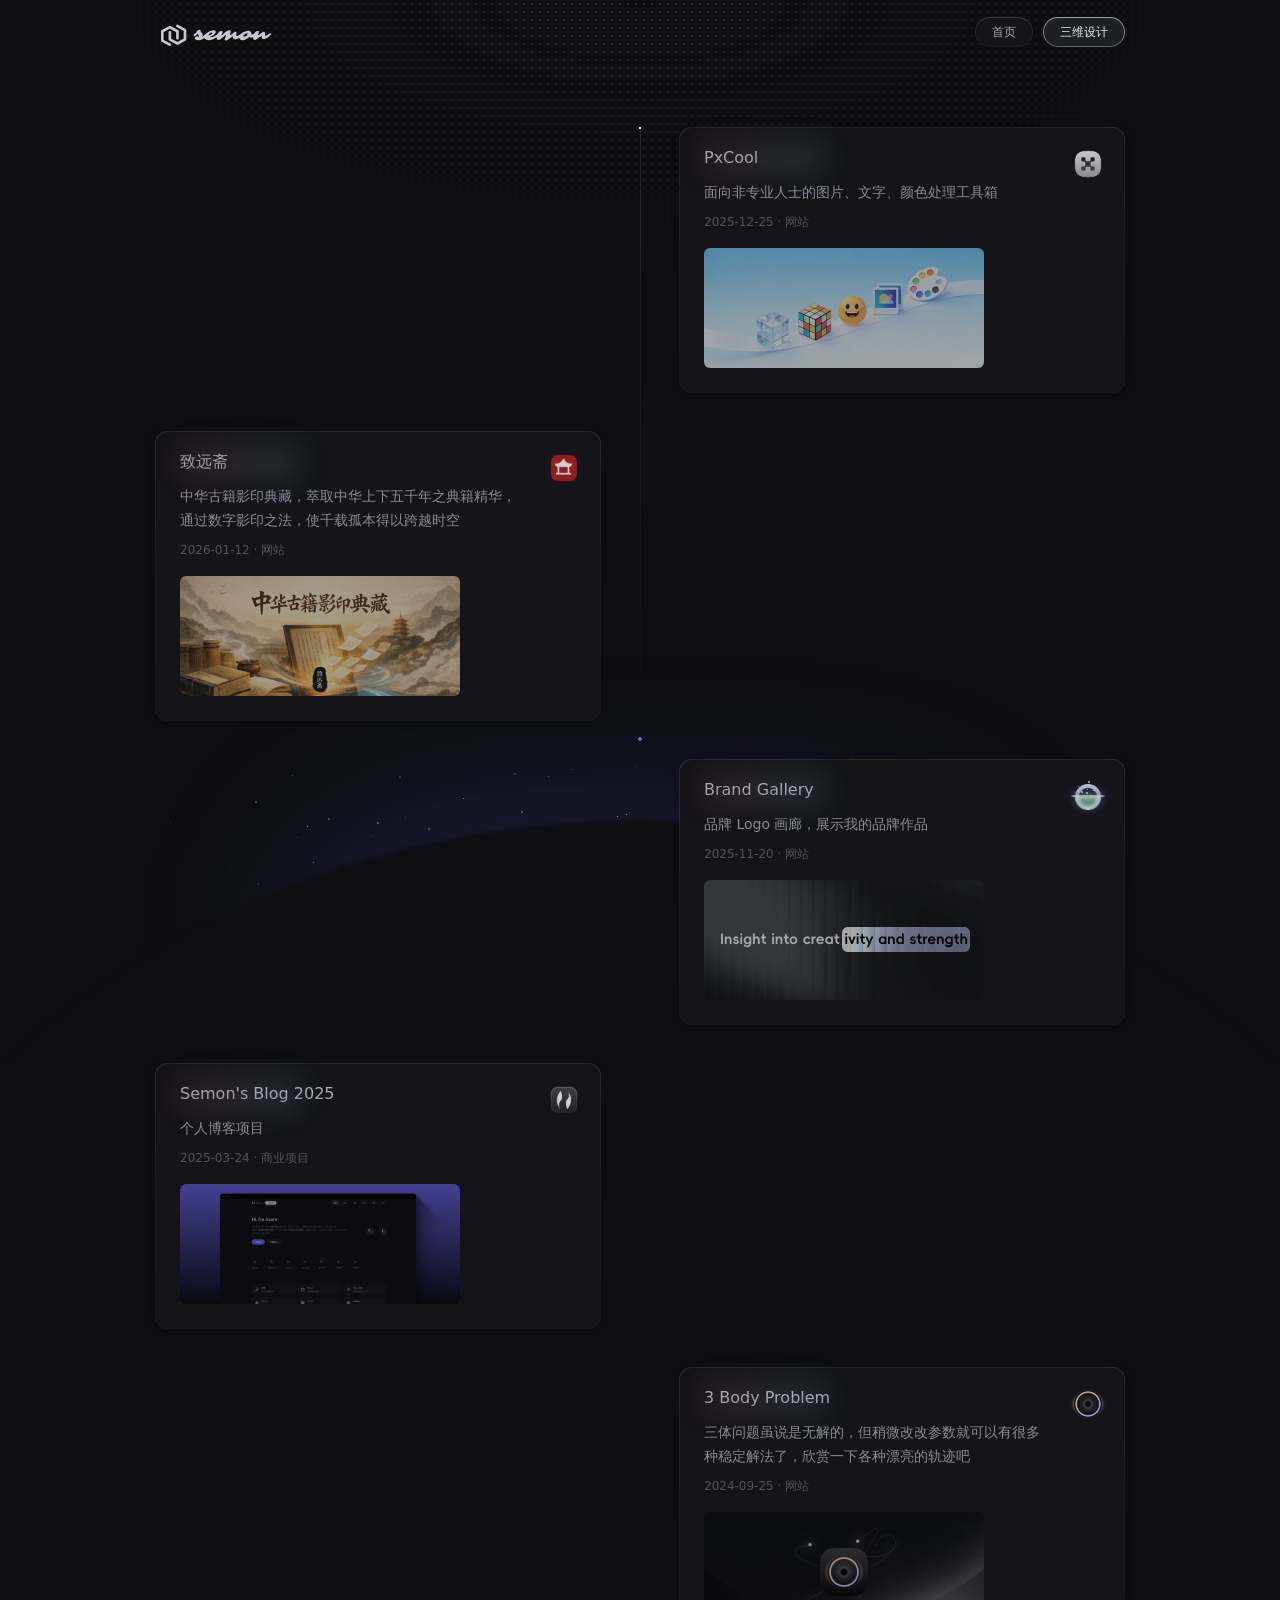
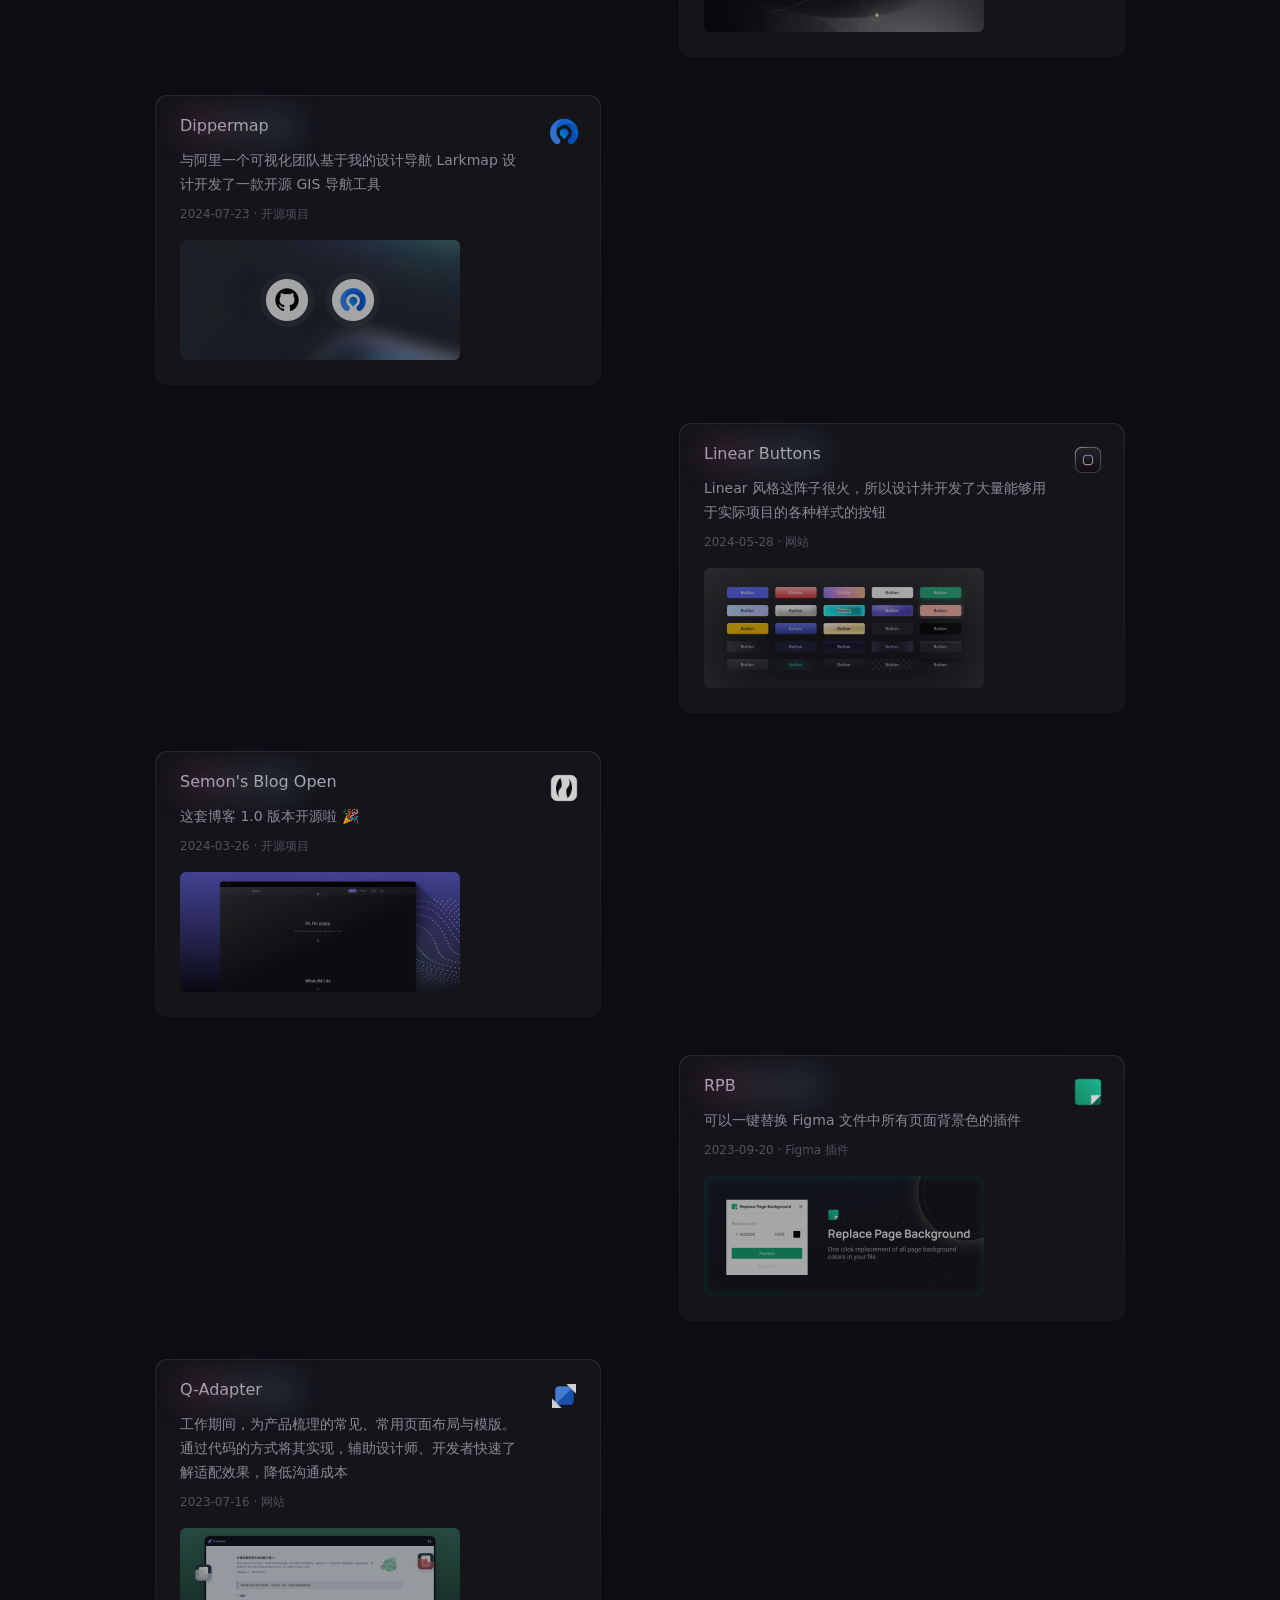
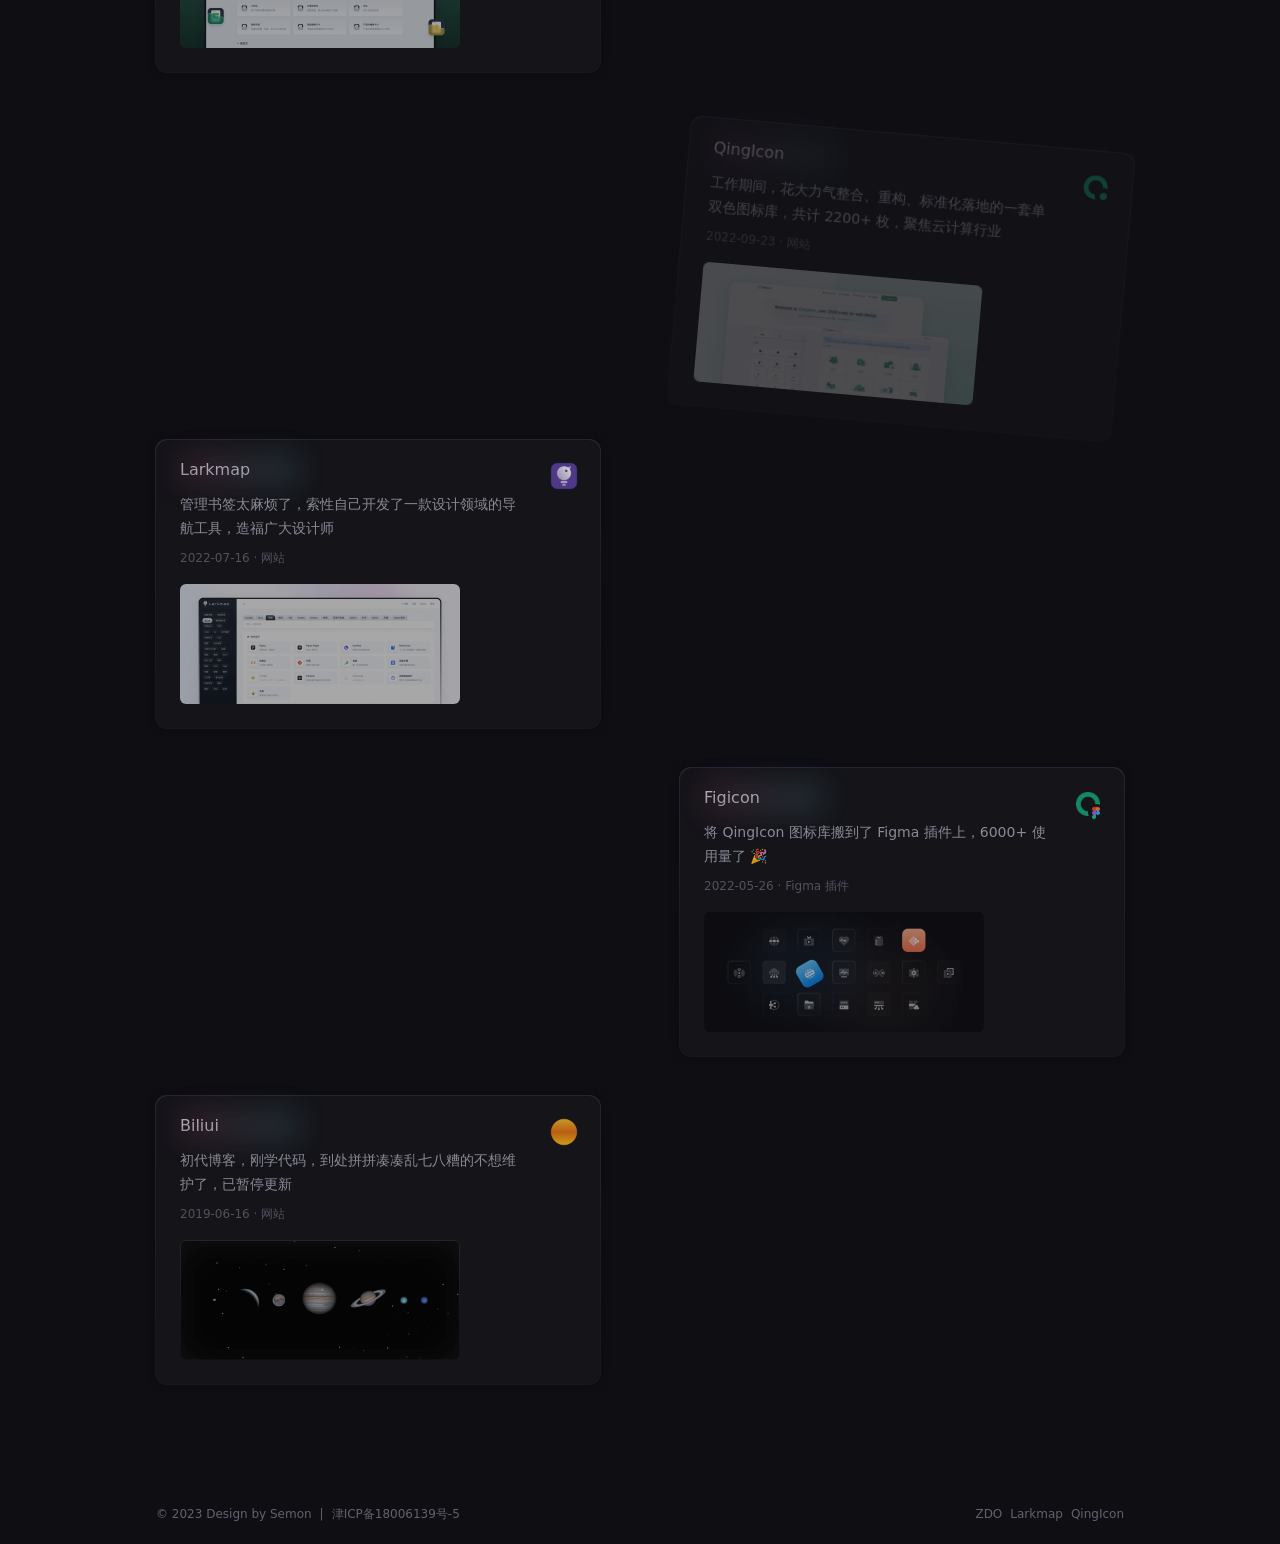
==== 3d.html @ 0a72c85a "1" ====
<!DOCTYPE html>
<html lang="zh-CN">

<head>
    <meta charset="UTF-8">
    <meta name="viewport" content="width=device-width, initial-scale=1.0, maximum-scale=1.0, user-scalable=no">
    <meta name="description" content="中国设计师，优秀设计师，设计师个站，设计师个人博客，产品设计师，个人博客个站">
    <meta name="keywords" content="中国设计师，优秀设计师，设计师个站，设计师个人博客，产品设计师，个人博客个站, Semon">
    <meta name="author" content="Semon">
    <title>Semon - 三维设计</title>
    <link rel="stylesheet" href="./css/style.min.css">
    <link rel="shortcut icon" href="./assets/public/favicon.svg" />
    <link rel="apple-touch-icon" sizes="180x180" href="./assets/public/apple-touch-icon.png">
    <meta name="apple-mobile-web-app-capable" content="yes">
    <meta name="mobile-web-app-capable" content="yes">
    <meta name="apple-mobile-web-app-title" content="Semon">
    <!-- Google tag (gtag.js) -->
    <script async src="https://www.googletagmanager.com/gtag/js?id=G-YP97QMTS16"></script>
    <script>
        window.dataLayer = window.dataLayer || [];
        function gtag() { dataLayer.push(arguments); }
        gtag('js', new Date());

        gtag('config', 'G-YP97QMTS16');
    </script>
    <script>
        var _hmt = _hmt || [];
        (function () {
            var hm = document.createElement("script");
            hm.src = "https://hm.baidu.com/hm.js?f65882c2c20bc920cff590ff3d2098b8";
            var s = document.getElementsByTagName("script")[0];
            s.parentNode.insertBefore(hm, s);
        })();
    </script>
</head>

<body>
    <canvas class="fireworks"></canvas>
    <div class="head" id="headscrollbg">
        <div class="main">
            <div class="main-left">
                <a href="./index.html" class="logo"><img src="./assets/public/logo_graph.svg" alt="Semon" style="height: 32px; width: auto;"></a>

            </div>
            <div class="menu" id="main-menu">
                <li class="magical btn" onclick="window.location.href='./index.html'">首页</li>
                <li class="magical btn" onclick="window.location.href='./work.html'" style="display: none;">作品</li>
                <li class="magical btn nav" onclick="window.location.href='./3d.html'">三维设计</li>
                <li class="magical btn" onclick="window.location.href='./blog.html'" style="display: none;">知识</li>
                <li class="magical btn" onclick="window.location.href='./book.html'" style="display: none;">书籍</li>
                <li class="magical btn" onclick="window.location.href='./about.html'" style="display: none;">关于</li>
            </div>
            <div class="menu" id="menu-expand">
                <li class="magical btn menu-expand-btn" id="menu-expand-child"><svg width="24" height="24" viewBox="0 0 24 24" fill="none" xmlns="http://www.w3.org/2000/svg"><path d="M4 12H20" stroke="#E8E8F6" stroke-width="2" stroke-linecap="round" stroke-linejoin="round"/><path d="M4 6H20" stroke="#E8E8F6" stroke-width="2" stroke-linecap="round" stroke-linejoin="round"/><path d="M4 18H20" stroke="#E8E8F6" stroke-width="2" stroke-linecap="round" stroke-linejoin="round"/></svg></li>
            </div>
            <div id="menu-panel">
                <div class="menu-panel-content" id="menu-panel-content"></div>
                <div class="menu-close-btn">
                    <svg xmlns="http://www.w3.org/2000/svg" viewBox="0 0 24 24" fill="currentColor"><path d="M10.5859 12L2.79297 4.20706L4.20718 2.79285L12.0001 10.5857L19.793 2.79285L21.2072 4.20706L13.4143 12L21.2072 19.7928L19.793 21.2071L12.0001 13.4142L4.20718 21.2071L2.79297 19.7928L10.5859 12Z"></path></svg>
                </div>
            </div>
        </div>
    </div>
    <div class="tool">
        <div class="scroll-indicator">
            <div class="scroll-thumb"></div>
        </div>
        <div class="tool-list">
            <div class="tool-list-item">
                <div class="magical item">
                    <a href="https://pxcool.com/" target="_blank">
                        <div class="card">
                            <div class="card-left">
                                <div class="title">
                                    <div class="name">PxCool</div>
                                    <div class="link"> ↗</div>
                                </div>
                                <div class="desc">面向非专业人士的图片、文字、颜色处理工具箱</div>
                                <div class="time">2025-12-25 · 网站</div>
                                <div class="pic"><img src="./assets/tool/pxcool-pic.png" alt=""></div>
                            </div>
                            <div class="logo"><img src="./assets/tool/pxcool.png" alt=""></div>
                        </div>
                    </a>
                </div>
            </div>
            <div class="tool-list-item">
                <div class="magical item">
                    <a href="https://zyz.biliui.com/" target="_blank">
                        <div class="card">
                            <div class="card-left">
                                <div class="title">
                                    <div class="name">致远斋</div>
                                    <div class="link"> ↗</div>
                                </div>
                                <div class="desc">中华古籍影印典藏，萃取中华上下五千年之典籍精华，通过数字影印之法，使千载孤本得以跨越时空</div>
                                <div class="time">2026-01-12 · 网站</div>
                                <div class="pic"><img src="./assets/tool/zhiyuanzhai-pic.png" alt=""></div>
                            </div>
                            <div class="logo"><img src="./assets/tool/zhiyuanzhai.png" alt=""></div>
                        </div>
                    </a>
                </div>
            </div>
            <div class="tool-list-item">
                <div class="magical item">
                    <a href="https://brand.biliui.com/" target="_blank">
                        <div class="card">
                            <div class="card-left">
                                <div class="title">
                                    <div class="name">Brand Gallery</div>
                                    <div class="link"> ↗</div>
                                </div>
                                <div class="desc">品牌 Logo 画廊，展示我的品牌作品</div>
                                <div class="time">2025-11-20 · 网站</div>
                                <div class="pic"><img src="./assets/tool/brandgallery-pic.png" alt=""></div>
                            </div>
                            <div class="logo"><img src="./assets/tool/brandgallery.png" alt=""></div>
                        </div>
                    </a>
                </div>
            </div>
            <div class="tool-list-item">
                <div class="magical item">
                    <a href="https://www.xiaohongshu.com/goods-detail/6887372186c0df0001e0e0c9?xsec_token=XBVjc4lVke4qkgAvLmJPHQoQ2aQiZof4ZB4emR_QCMdHo=&xsec_source=app_share&instation_link=xhsdiscover%3A%2F%2Fgoods_detail%2F6887372186c0df0001e0e0c9%3Ftrade_ext%[base64]%26rate_limit_meta%3DitemId%253D6887372186c0df0001e0e0c8%26rn%3Dtrue&xhsshare=CopyLink&appuid=58febdab50c4b4527ef0dc09&apptime=1753760946&share_id=069c919f07314dd4b978c8b9d4e00625" target="_blank">
                        <div class="card">
                            <div class="card-left">
                                <div class="title">
                                    <div class="name">Semon's Blog 2025</div>
                                    <div class="link"> ↗</div>
                                </div>
                                <div class="desc">个人博客项目</div>
                                <div class="time">2025-03-24 · 商业项目</div>
                                <div class="pic"><img src="./assets/tool/asornopen2025-pic.png" alt=""></div>
                            </div>
                            <div class="logo"><img src="./assets/tool/asorn2025.png" alt=""></div>
                        </div>
                    </a>
                </div>
            </div>
            <div class="tool-list-item">
                <div class="magical item">
                    <a href="https://3bodys.biliui.com/" target="_blank">
                        <div class="card">
                            <div class="card-left">
                                <div class="title">
                                    <div class="name">3 Body Problem</div>
                                    <div class="link"> ↗</div>
                                </div>
                                <div class="desc">三体问题虽说是无解的，但稍微改改参数就可以有很多种稳定解法了，欣赏一下各种漂亮的轨迹吧</div>
                                <div class="time">2024-09-25 · 网站</div>
                                <div class="pic"><img src="./assets/tool/3body-pic.png" alt=""></div>
                            </div>
                            <div class="logo"><img src="./assets/tool/3bodys.png" alt=""></div>
                        </div>
                    </a>
                </div>
            </div>
            <div class="tool-list-item">
                <div class="magical item">
                    <a href="https://github.com/DipperMap/dippermap" target="_blank">
                        <div class="card">
                            <div class="card-left">
                                <div class="title">
                                    <div class="name">Dippermap</div>
                                    <div class="link"> ↗</div>
                                </div>
                                <div class="desc">与阿里一个可视化团队基于我的设计导航 Larkmap 设计开发了一款开源 GIS 导航工具</div>
                                <div class="time">2024-07-23 · 开源项目</div>
                                <div class="pic"><img src="./assets/tool/dippermap-pic.png" alt=""></div>
                            </div>
                            <div class="logo"><img src="./assets/tool/dippermap.png" alt=""></div>
                        </div>
                    </a>
                </div>
            </div>
            <div class="tool-list-item">
                <div class="magical item">
                    <a href="https://btn.biliui.com/" target="_blank">
                        <div class="card">
                            <div class="card-left">
                                <div class="title">
                                    <div class="name">Linear Buttons</div>
                                    <div class="link"> ↗</div>
                                </div>
                                <div class="desc">Linear 风格这阵子很火，所以设计并开发了大量能够用于实际项目的各种样式的按钮</div>
                                <div class="time">2024-05-28 · 网站</div>
                                <div class="pic"><img src="./assets/tool/linearbtn-pic.png" alt=""></div>
                            </div>
                            <div class="logo"><img src="./assets/tool/btn.png" alt=""></div>
                        </div>
                    </a>
                </div>
            </div>
            <div class="tool-list-item">
                <div class="magical item">
                    <a href="https://github.com/asorn/asorn-open" target="_blank">
                        <div class="card">
                            <div class="card-left">
                                <div class="title">
                                    <div class="name">Semon's Blog Open</div>
                                    <div class="link"> ↗</div>
                                </div>
                                <div class="desc">这套博客 1.0 版本开源啦 🎉</div>
                                <div class="time">2024-03-26 · 开源项目</div>
                                <div class="pic"><img src="./assets/tool/asornopen-pic.png" alt=""></div>
                            </div>
                            <div class="logo"><img src="./assets/tool/asorn.png" alt=""></div>
                        </div>
                    </a>
                </div>
            </div>
            <div class="tool-list-item">
                <div class="magical item">
                    <a href="https://www.figma.com/community/plugin/1286263811056993042" target="_blank">
                        <div class="card">
                            <div class="card-left">
                                <div class="title">
                                    <div class="name">RPB</div>
                                    <div class="link"> ↗</div>
                                </div>
                                <div class="desc">可以一键替换 Figma 文件中所有页面背景色的插件</div>
                                <div class="time">2023-09-20 · Figma 插件</div>
                                <div class="pic"><img src="./assets/tool/rpb-pic.png" alt=""></div>
                            </div>
                            <div class="logo"><img src="./assets/tool/rpb.png" alt=""></div>
                        </div>
                    </a>
                </div>
            </div>
            <div class="tool-list-item">
                <div class="magical item">
                    <a href="https://adapter.biliui.com" target="_blank">
                        <div class="card">
                            <div class="card-left">
                                <div class="title">
                                    <div class="name">Q-Adapter</div>
                                    <div class="link"> ↗</div>
                                </div>
                                <div class="desc">工作期间，为产品梳理的常见、常用页面布局与模版。通过代码的方式将其实现，辅助设计师、开发者快速了解适配效果，降低沟通成本</div>
                                <div class="time">2023-07-16 · 网站</div>
                                <div class="pic"><img src="./assets/tool/adapter-pic.png" alt=""></div>
                            </div>
                            <div class="logo"><img src="./assets/tool/adapter.png" alt=""></div>
                        </div>
                    </a>
                </div>
            </div>
            <div class="tool-list-item">
                <div class="magical item">
                    <a href="https://qingicon.com" target="_blank">
                        <div class="card">
                            <div class="card-left">
                                <div class="title">
                                    <div class="name">QingIcon</div>
                                    <div class="link"> ↗</div>
                                </div>
                                <div class="desc">工作期间，花大力气整合、重构、标准化落地的一套单双色图标库，共计 2200+ 枚，聚焦云计算行业</div>
                                <div class="time">2022-09-23 · 网站</div>
                                <div class="pic"><img src="./assets/tool/qingicon-pic.png" alt=""></div>
                            </div>
                            <div class="logo"><img src="./assets/tool/qingicon.png" alt=""></div>
                        </div>
                    </a>
                </div>
            </div>
            <div class="tool-list-item">
                <div class="magical item">
                    <a href="https://larkmap.com" target="_blank">
                        <div class="card">
                            <div class="card-left">
                                <div class="title">
                                    <div class="name">Larkmap</div>
                                    <div class="link"> ↗</div>
                                </div>
                                <div class="desc">管理书签太麻烦了，索性自己开发了一款设计领域的导航工具，造福广大设计师</div>
                                <div class="time">2022-07-16 · 网站</div>
                                <div class="pic"><img src="./assets/tool/larkmap-pic.png" alt=""></div>
                            </div>
                            <div class="logo"><img src="./assets/tool/larkmap.png" alt=""></div>
                        </div>
                    </a>
                </div>
            </div>
            <div class="tool-list-item">
                <div class="magical item">
                    <a href="https://www.figma.com/community/plugin/1111565622161029659" target="_blank">
                        <div class="card">
                            <div class="card-left">
                                <div class="title">
                                    <div class="name">Figicon</div>
                                    <div class="link"> ↗</div>
                                </div>
                                <div class="desc">将 QingIcon 图标库搬到了 Figma 插件上，6000+ 使用量了 🎉</div>
                                <div class="time">2022-05-26 · Figma 插件</div>
                                <div class="pic"><img src="./assets/tool/figicon-pic.png" alt=""></div>
                            </div>
                            <div class="logo"><img src="./assets/tool/figicon.png" alt=""></div>
                        </div>
                    </a>
                </div>
            </div>
            <div class="tool-list-item">
                <div class="magical item">
                    <a href="https://biliui.com" target="_blank">
                        <div class="card">
                            <div class="card-left">
                                <div class="title">
                                    <div class="name">Biliui</div>
                                    <div class="link"> ↗</div>
                                </div>
                                <div class="desc">初代博客，刚学代码，到处拼拼凑凑乱七八糟的不想维护了，已暂停更新</div>
                                <div class="time">2019-06-16 · 网站</div>
                                <div class="pic"><img src="./assets/tool/biliui-pic.png" alt=""></div>
                            </div>
                            <div class="logo"><img src="./assets/tool/biliui.png" alt=""></div>
                        </div>
                    </a>
                </div>
            </div>
        </div>
    </div>
    <div class="footer">
        <div class="footer-content">
            <div class="copyright">
                <div>© 2023 Design by <a href="https://asorn.cn/" target="_blank">Semon</a></div>
                <span>|</span>
                <div class="fillings">
                    <a href="http://beian.miit.gov.cn/" target="_blank">津ICP备18006139号-5</a>
                </div>
            </div>
            <div class="friends">
                <a href="https://zdo.fun/" target="_blank">ZDO</a>
                <a href="https://larkmap.com/" target="_blank">Larkmap</a>
                <a href="https://qingicon.com/" target="_blank">QingIcon</a>
            </div>
        </div>
    </div>
    <div class="widget">
        <div class="shape-light"></div>
        <div class="shape-star">
            <div class="rising-stars rising-stars-visible">
                <div style="height:1px;width:1px"></div>
                <div style="height:2px;width:2px"></div>
                <div style="height:1px;width:1px"></div>
            </div>
        </div>
        <div class="shape-earth"></div>
    </div>
    <div class="widget-top"></div>
</body>
<script src="./js/main.min.js"></script>
<script src='./js/anime.js'></script>
<script src='./js/firework.js'></script>

</html>
---- css/style.min.css ----
*{border:0;margin:0;padding:0;box-sizing:border-box;list-style:none;text-decoration:unset}body{background-color:#0E0E13;color:#E8E8F6;font-family:Roboto, system-ui, -apple-system, "Segoe UI", "Helvetica Neue", Arial, "Liberation Sans", sans-serif, "Apple Color Emoji", "Segoe UI Emoji", "Segoe UI Symbol", "Noto Color Emoji";-webkit-font-smoothing:antialiased;overflow-x:hidden}body.no-scroll{overflow:hidden}.icon{font-size:0}img{display:block}.tag{font-size:12px;line-height:100%;font-weight:500;padding:6px 10px;border-radius:9999px;white-space:nowrap}.fireworks{position:fixed;top:0;left:0;width:100%;height:100%;display:block;z-index:-999}.magical{--circle-size:600px;--inset:1px;--border:12px;position:relative;display:flex;align-items:center;justify-content:center;border-radius:var(--border);background-color:#141419}.magical::before,.magical::after{content:'';position:absolute;width:calc(100% + var(--inset)*2);height:calc(100% + var(--inset)*2);border-radius:var(--border);inset:calc(0 - var(--inset))}.magical::before{background:radial-gradient(var(--circle-size) circle at var(--mouse-x) var(--mouse-y), rgba(255,255,255,0.3), transparent 40%);z-index:-1}.magical::after{background:linear-gradient(180deg, rgba(78,78,100,0.48) 0%, rgba(78,78,100,0.2) 100%);z-index:-2}.magical.show{width:100%;height:100%;position:absolute;border-radius:var(--border);opacity:0;pointer-events:none;background:radial-gradient(var(--circle-size) circle at var(--mouse-x) var(--mouse-y), rgba(255,255,255,0.01), transparent 40%)}.btn{--border:9999px;background-image:radial-gradient(var(--circle-size) circle at var(--mouse-x) var(--mouse-y), rgba(255,255,255,0.06), transparent 40%)}.btn::before{background:radial-gradient(var(--circle-size) circle at var(--mouse-x) var(--mouse-y), rgba(255,255,255,0.4), transparent 40%)}.btn::after{background:linear-gradient(180deg, rgba(78,78,100,0.68) 0%, rgba(78,78,100,0.2) 100%)}.primary-btn{--circle-size:100px;--border:9999px;border-radius:9999px;padding:7px 20px;cursor:pointer;background-color:#6461F1}.primary-btn a{font-size:13px;line-height:22px;font-weight:500;color:#E8E8F6;text-decoration:none}.primary-btn::after{background:linear-gradient(180deg, rgba(232,232,246,0.68) 0%, rgba(232,232,246,0.4) 100%)}.primary-btn:hover::before{background:radial-gradient(var(--circle-size) circle at var(--mouse-x) var(--mouse-y), #fff, transparent 40%)}.normal-btn{--circle-size:100px;--border:9999px;border-radius:9999px;padding:7px 20px;cursor:pointer}.normal-btn a{font-size:13px;line-height:22px;font-weight:500;color:#E8E8F6;text-decoration:none}.btn-s{padding:4px 16px}.btn-s a{font-size:12px;line-height:20px}.text-effect{-webkit-animation:focus-in-expand 0.6s cubic-bezier(0.25, 0.46, 0.45, 0.94) both;animation:focus-in-expand 0.6s cubic-bezier(0.25, 0.46, 0.45, 0.94) both}@-webkit-keyframes focus-in-expand{0%{letter-spacing:-0.5em;-webkit-filter:blur(12px);filter:blur(12px);opacity:0}100%{-webkit-filter:blur(0px);filter:blur(0px);opacity:1}}@keyframes focus-in-expand{0%{letter-spacing:-0.5em;-webkit-filter:blur(12px);filter:blur(12px);opacity:0}100%{-webkit-filter:blur(0px);filter:blur(0px);opacity:1}}.load-pro{opacity:0;transform:translateY(30px);transition:opacity 0.3s ease-out, transform 0.3s ease-out}.load-pro.visible{opacity:1;transform:translateY(0)}.head{position:fixed;padding:0 40px;width:100%;--height:64px;height:var(--height);display:flex;justify-content:center;align-items:center;--mw:968px;transition:all 0.3s ease;flex-direction:column;z-index:100}.head .main{width:100%;display:flex;justify-content:space-between;align-items:center;max-width:var(--mw)}.head .main-left{display:flex;flex-direction:row;justify-content:flex-start;align-items:center;gap:8px}.head .main-left .logo{height:24px}.head .main-left .tag-cooperate{display:flex;flex-direction:row;justify-content:flex-start;align-items:center;gap:8px;cursor:pointer;padding:5px 9px;color:#0E0E13;background:#E8E8F6;box-shadow:0px 2px 16px 0px rgba(255,255,255,0.24);border:1px solid #fff}.head .main-left .tag-cooperate .breath-dot{width:4px;height:4px;border-radius:50%;background-color:#0E0E13;box-shadow:0 0 8px #000;animation:breath 1s infinite alternate}@keyframes breath{0%{transform:scale(1);opacity:0;box-shadow:0 0 4px transparent}100%{transform:scale(1.2);opacity:1;box-shadow:0 0 16px #000}}.head #menu-expand{display:none}.head .menu{display:flex;gap:12px}.head .menu li{font-size:12px;line-height:20px;--circle-size:100px;border-radius:9999px;padding:4px 16px;cursor:pointer;color:#A8A8B6}.head .menu li.nav{font-weight:500;color:#E8E8F6;background-color:#1F1F26}.head .menu li.nav::after{background:linear-gradient(180deg, rgba(232,232,246,0.68) 0%, rgba(232,232,246,0.4) 100%)}.head .menu .menu-expand-btn{padding:7px}.head .menu .menu-expand-btn .menu-icon{width:14px;height:14px}.head .menu .menu-expand-btn .menu-icon::before{content:url(../assets/public/menu_icon.svg)}.head #menu-panel{position:fixed;top:0;left:0;width:calc(100vw);height:calc(100vh);background:rgba(14,14,19,0.98);backdrop-filter:blur(16px);-webkit-backdrop-filter:blur(16px);display:flex;flex-direction:column;justify-content:flex-start;align-items:center;opacity:0;visibility:hidden;transition:opacity 0.3s, visibility 0.3s;padding:64px 40px}.head #menu-panel.active{opacity:1;visibility:visible}.head #menu-panel .menu-panel-content{width:100%;display:grid;grid-template-columns:repeat(auto-fill, minmax(312px, 1fr));gap:16px}.head #menu-panel .menu-panel-content li{font-size:16px;line-height:28px;font-weight:500;color:#E8E8F6;width:100%;background-color:#141419;border-radius:12px;text-align:center;padding:12px 40px;transition:all 0.3s;cursor:pointer}.head #menu-panel .menu-panel-content li:hover{background-color:#1F1F26;transition:all 0.3s}.head #menu-panel .menu-close-btn{position:fixed;top:18px;right:39px;padding:7px;font-size:0;background-color:#6461F1;border-radius:9999px;transition:all .2s;cursor:pointer}.head #menu-panel .menu-close-btn svg{width:14px;height:14px;fill:#E8E8F6}.head #menu-panel .menu-close-btn:hover{transform:scale(1.2);transition:all .2s}.footer{display:flex;justify-content:center;align-items:center;--mw:968px;font-size:12px;line-height:20px;padding:60px 40px 20px 40px;color:#62616F}.footer .main{width:100%;display:flex;justify-content:space-between;align-items:center;max-width:var(--mw)}.footer .footer-content{width:100%;max-width:var(--mw);display:flex;flex-direction:row;justify-content:space-between;align-items:center;gap:4px}.footer .footer-content .copyright{display:flex;flex-direction:row;justify-content:flex-start;align-items:center;gap:8px}.footer .footer-content .friends{display:flex;flex-direction:row;justify-content:flex-start;align-items:center;gap:8px}.footer .footer-content a{transition:color .15s ease-in;color:#62616F}.footer .footer-content a:hover{color:#6461F1}.widget{display:flex;justify-content:center;align-items:center;--mw:968px}.widget .main{width:100%;display:flex;justify-content:space-between;align-items:center;max-width:var(--mw)}.widget .shape-light{z-index:-99;position:fixed;bottom:-180px;width:600px;height:200px;border-radius:9999px;background:rgba(100,97,241,0.4);filter:blur(100px)}.widget .shape-star{position:fixed;z-index:-98;bottom:0;height:150px;width:var(--mw);-webkit-mask-image:linear-gradient(180deg, rgba(217,217,217,0) 0%, rgba(217,217,217,0.8) 25%, #d9d9d9 50%, rgba(217,217,217,0.8) 75%, rgba(217,217,217,0) 100%);mask-image:linear-gradient(180deg, rgba(217,217,217,0) 0%, rgba(217,217,217,0.8) 25%, #d9d9d9 50%, rgba(217,217,217,0.8) 75%, rgba(217,217,217,0) 100%);-webkit-mask-size:cover;mask-size:cover}@keyframes risingStarsAnination{0%{transform:translateZ(0) translateY(0)}to{transform:translateZ(0) translateY(-2000px)}}.widget .shape-star .rising-stars{opacity:.7;pointer-events:none}.widget .shape-star .rising-stars div{background:transparent;border-radius:50%}.widget .shape-star .rising-stars div:nth-child(1){animation-duration:100s !important;box-shadow:136px 13273px #fff, 347px 1735px #fff, 813px 1674px #fff, 1949px 440px #fff, 1440px 41px #fff, 437px 1122px #fff, 406px 430px #fff, 1014px 25px #fff, 1330px 1616px #fff, 1636px 1496px #fff, 1358px 800px #fff, 48px 857px #fff, 900px 1821px #fff, 906px 1975px #fff, 832px 163px #fff, 1911px 1480px #fff, 576px 523px #fff, 783px 1435px #fff, 738px 1712px #fff, 1822px 193px #fff, 1168px 1172px #fff, 480px 687px #fff, 798px 337px #fff, 1747px 824px #fff, 1296px 1690px #fff, 1277px 1786px #fff, 1941px 1271px #fff, 1925px 784px #fff, 400px 1302px #fff, 112px 882px #fff, 1008px 1624px #fff, 55px 1604px #fff, 1143px 1555px #fff, 1354px 1344px #fff, 1687px 601px #fff, 651px 617px #fff, 984px 1737px #fff, 505px 1689px #fff, 634px 1460px #fff, 770px 827px #fff, 315px 833px #fff, 192px 1677px #fff, 1324px 580px #fff, 1862px 1217px #fff, 157px 1255px #fff, 1265px 1949px #fff, 259px 482px #fff, 1925px 39px #fff, 1823px 1401px #fff, 172px 1227px #fff, 1120px 662px #fff, 621px 681px #fff, 959px 1389px #fff, 370px 367px #fff, 1629px 754px #fff, 117px 756px #fff, 415px 19px #fff, 1158px 1227px #fff, 36px 322px #fff, 315px 1172px #fff, 1156px 1010px #fff, 758px 828px #fff, 1576px 1585px #fff, 725px 1487px #fff, 1987px 1199px #fff, 832px 827px #fff, 1162px 92px #fff, 103px 1868px #fff, 588px 198px #fff, 695px 984px #fff, 1256px 1513px #fff, 29px 924px #fff, 1991px 1022px #fff, 317px 932px #fff, 114px 1610px #fff, 1073px 1420px #fff, 1161px 1045px #fff, 684px 312px #fff, 250px 419px #fff, 151px 76px #fff, 1228px 400px #fff, 1381px 202px #fff, 1210px 207px #fff, 951px 1633px #fff, 1585px 1768px #fff, 1187px 1462px #fff, 231px 1455px #fff, 1457px 1778px #fff, 1604px 75px #fff, 1952px 1575px #fff, 1870px 10px #fff, 1240px 1824px #fff, 591px 554px #fff, 1696px 112px #fff, 1618px 662px #fff, 860px 1971px #fff, 899px 1140px #fff, 1334px 285px #fff, 1051px 732px #fff, 267px 1737px #fff, 1363px 965px #fff, 1829px 1718px #fff, 1966px 1063px #fff, 979px 1908px #fff, 1654px 1085px #fff, 416px 1055px #fff, 1758px 576px #fff, 1604px 720px #fff, 840px 143px #fff, 852px 1385px #fff, 411px 1808px #fff, 992px 28px #fff, 1461px 122px #fff, 1110px 671px #fff, 221px 1734px #fff, 1886px 1139px #fff, 1963px 1765px #fff, 406px 456px #fff, 461px 1710px #fff, 524px 1305px #fff, 905px 1265px #fff, 731px 126px #fff, 1748px 186px #fff, 759px 1511px #fff, 1502px 1174px #fff, 163px 1326px #fff, 1236px 416px #fff, 963px 1543px #fff, 509px 373px #fff, 1965px 942px #fff, 1621px 1614px #fff, 211px 515px #fff, 1064px 990px #fff, 475px 715px #fff, 1977px 366px #fff, 1480px 1801px #fff, 693px 701px #fff, 944px 628px #fff, 1870px 1324px #fff, 1745px 442px #fff, 753px 1087px #fff, 1639px 620px #fff, 1838px 1570px #fff, 1945px 1028px #fff, 1692px 1037px #fff, 276px 440px #fff, 668px 1787px #fff, 440px 1541px #fff, 1493px 199px #fff, 1930px 1584px #fff, 1856px 700px #fff, 1161px 682px #fff, 1671px 664px #fff, 286px 1182px #fff, 1933px 1388px #fff, 743px 1367px #fff, 849px 1823px #fff, 136px 25px #fff, 568px 102px #fff, 659px 687px #fff, 27px 211px #fff, 1980px 602px #fff, 383px 176px #fff, 1124px 470px #fff, 1143px 100px #fff, 1744px 1751px #fff, 689px 614px #fff, 596px 1867px #fff, 710px 883px #fff, 637px 202px #fff, 1372px 962px #fff, 1595px 1650px #fff, 1491px 1428px #fff, 873px 235px #fff, 1127px 582px #fff, 700px 140px #fff, 1470px 1395px #fff, 1133px 1532px #fff, 1736px 1749px #fff, 1841px 228px #fff, 529px 1790px #fff, 1084px 1246px #fff, 1365px 230px #fff, 529px 304px #fff, 528px 1689px #fff, 1549px 1892px #fff, 975px 1315px #fff, 1924px 1909px #fff, 423px 115px #fff, 1198px 432px #fff, 1081px 956px #fff, 1890px 1360px #fff, 872px 535px #fff, 781px 630px #fff, 1010px 197px #fff, 651px 125px #fff, 1569px 1159px #fff, 233px 759px #fff, 372px 139px #fff, 742px 1233px #fff, 302px 1514px #fff, 1159px 879px #fff, 1536px 213px #fff, 1212px 49px #fff, 897px 1653px #fff, 1735px 765px #fff, 1086px 410px #fff, 609px 1933px #fff, 127px 172px #fff, 179px 1873px #fff, 584px 299px #fff, 861px 1050px #fff, 400px 234px #fff, 1401px 806px #fff, 1086px 47px #fff, 1735px 1844px #fff, 1874px 1698px #fff, 975px 720px #fff, 164px 845px #fff, 461px 66px #fff, 894px 1102px #fff, 151px 1968px #fff, 258px 1303px #fff, 366px 593px #fff, 390px 1023px #fff, 1296px 661px #fff, 308px 285px #fff, 554px 1926px #fff, 1409px 527px #fff, 1661px 316px #fff, 101px 439px #fff, 1051px 1323px #fff, 1144px 1541px #fff, 479px 16px #fff, 1172px 911px #fff, 1087px 1807px #fff, 1699px 628px #fff, 1859px 1056px #fff, 571px 1977px #fff, 137px 1578px #fff, 906px 847px #fff, 1071px 430px #fff, 212px 323px #fff, 353px 276px #fff, 680px 316px #fff, 1781px 1151px #fff, 137px 1426px #fff, 1270px 1679px #fff, 696px 220px #fff, 587px 184px #fff, 704px 795px #fff, 1646px 907px #fff, 1546px 11px #fff, 369px 1976px #fff, 1199px 815px #fff, 290px 913px #fff, 159px 1921px #fff, 955px 1406px #fff, 748px 1132px #fff, 1388px 1674px #fff, 1390px 1925px #fff, 961px 70px #fff, 1015px 927px #fff, 470px 64px #fff, 1125px 684px #fff, 615px 1839px #fff, 1318px 1437px #fff, 1338px 1130px #fff, 295px 1857px #fff, 1656px 1208px #fff, 1550px 1250px #fff, 595px 1523px #fff, 943px 1812px #fff, 976px 1048px #fff, 175px 1883px #fff, 641px 1066px #fff, 1115px 758px #fff, 1726px 1072px #fff, 1403px 1085px #fff, 1601px 935px #fff, 221px 877px #fff, 1318px 1484px #fff, 1382px 1995px #fff, 737px 1875px #fff, 772px 1635px #fff, 869px 1654px #fff, 1179px 18px #fff, 518px 695px #fff, 691px 1963px #fff, 1290px 1259px #fff, 121px 1616px #fff, 531px 1751px #fff, 538px 968px #fff, 1492px 1387px #fff, 848px 1586px #fff, 665px 1946px #fff, 307px 984px #fff, 593px 1790px #fff, 282px 981px #fff, 1383px 1886px #fff, 1220px 1353px #fff, 537px 1893px #fff, 1228px 1085px #fff, 1415px 532px #fff, 660px 982px #fff, 308px 1837px #fff, 1644px 694px #fff, 1137px 296px #fff, 1010px 450px #fff, 1405px 1366px #fff, 1823px 1910px #fff, 623px 1983px #fff, 585px 716px #fff, 1521px 888px #fff, 334px 1235px #fff, 989px 1957px #fff, 1055px 1917px #fff, 1012px 1921px #fff, 502px 793px #fff, 362px 394px #fff, 437px 1451px #fff, 49px 1224px #fff, 1883px 326px #fff, 235px 1679px #fff, 355px 1148px #fff, 204px 907px #fff, 1405px 851px #fff, 404px 986px #fff, 126px 239px #fff, 1311px 1960px #fff, 1178px 804px #fff, 692px 1467px #fff, 523px 1043px #fff, 259px 1128px #fff, 940px 229px #fff, 733px 590px #fff, 845px 1397px #fff, 64px 383px #fff, 220px 1136px #fff, 307px 48px #fff, 1996px 1239px #fff, 495px 322px #fff, 1245px 1786px #fff, 392px 26px #fff, 1053px 835px #fff, 68px 296px #fff, 1165px 63px #fff, 1992px 584px #fff, 1947px 881px #fff, 1012px 205px #fff, 419px 1901px #fff, 91px 667px #fff, 558px 1692px #fff, 129px 252px #fff, 369px 428px #fff, 241px 1865px #fff, 289px 1345px #fff, 1591px 1655px #fff, 29px 585px #fff, 489px 885px #fff, 342px 307px #fff, 589px 658px #fff, 1069px 348px #fff, 355px 690px #fff, 1141px 483px #fff, 299px 1211px #fff, 217px 1040px #fff, 266px 524px #fff, 1151px 304px #fff, 777px 1096px #fff, 1166px 1726px #fff, 1332px 819px #fff, 986px 1727px #fff, 87px 1949px #fff, 1962px 83px #fff, 133px 708px #fff, 1603px 504px #fff, 487px 1316px #fff, 216px 863px #fff, 877px 162px #fff, 1234px 1181px #fff, 1102px 1118px #fff, 509px 475px #fff, 621px 935px #fff, 658px 589px #fff, 665px 1606px #fff, 878px 1542px #fff, 864px 882px #fff, 1070px 1310px #fff, 1983px 1146px #fff, 1673px 1885px #fff, 1008px 351px #fff, 1896px 494px #fff, 1523px 1071px #fff, 1424px 773px #fff, 1077px 571px #fff, 281px 602px #fff, 19px 1135px #fff, 852px 1826px #fff, 1114px 1291px #fff, 956px 257px #fff, 1956px 1188px #fff, 1779px 284px #fff, 204px 613px #fff, 1892px 1213px #fff, 1787px 1914px #fff, 1732px 695px #fff, 1497px 375px #fff, 1266px 1719px #fff, 1668px 1242px #fff, 931px 147px #fff, 399px 1359px #fff, 1626px 518px #fff, 840px 1495px #fff, 145px 926px #fff, 924px 46px #fff, 1907px 1649px #fff, 953px 1435px #fff, 1530px 373px #fff, 320px 1346px #fff, 1007px 581px #fff, 897px 46px #fff, 926px 1693px #fff, 1187px 370px #fff, 69px 939px #fff, 64px 1548px #fff, 66px 491px #fff, 1871px 676px #fff, 1240px 722px #fff, 1223px 216px #fff, 1743px 1566px #fff, 1901px 1944px #fff, 918px 583px #fff, 285px 601px #fff, 1303px 263px #fff, 1156px 1288px #fff, 1897px 61px #fff, 463px 1533px #fff, 98px 1153px #fff, 1430px 1811px #fff, 304px 651px #fff, 722px 260px #fff, 219px 1577px #fff, 157px 112px #fff, 1146px 1534px #fff, 972px 230px #fff, 529px 962px #fff, 91px 947px #fff, 410px 1245px #fff, 1556px 586px #fff, 591px 1038px #fff, 1571px 892px #fff, 236px 1129px #fff, 976px 1915px #fff, 903px 590px #fff, 939px 521px #fff, 697px 859px #fff, 1192px 71px #fff, 614px 366px #fff, 1197px 1094px #fff, 1433px 839px #fff, 1689px 1700px #fff, 1023px 1084px #fff, 176px 1110px #fff, 12px 830px #fff, 1880px 1619px #fff, 1914px 994px #fff, 218px 987px #fff, 1585px 517px #fff, 1837px 502px #fff, 1878px 1043px #fff, 30px 837px #fff, 1582px 1999px #fff, 1698px 940px #fff, 613px 266px #fff, 1628px 29px #fff, 1113px 180px #fff, 239px 269px #fff, 1903px 449px #fff, 1788px 1095px #fff, 51px 1761px #fff, 421px 1073px #fff, 353px 292px #fff, 1612px 749px #fff, 986px 601px #fff, 450px 343px #fff, 1386px 1341px #fff, 204px 848px #fff, 1527px 110px #fff, 379px 1993px #fff, 820px 1197px #fff, 279px 1804px #fff, 160px 1801px #fff, 1475px 1135px #fff, 1374px 1626px #fff, 873px 1542px #fff, 1637px 1435px #fff, 470px 1761px #fff, 628px 919px #fff, 628px 574px #fff}.widget .shape-star .rising-stars div:nth-child(2){animation-duration:150s !important;box-shadow:1046px 2770px #fff, 584px 202px #fff, 195px 1038px #fff, 84px 741px #fff, 466px 961px #fff, 192px 609px #fff, 704px 571px #fff, 1498px 1059px #fff, 21px 1214px #fff, 643px 408px #fff, 848px 514px #fff, 420px 1928px #fff, 866px 698px #fff, 1071px 119px #fff, 1284px 570px #fff, 907px 89px #fff, 1990px 137px #fff, 768px 1886px #fff, 1602px 623px #fff, 223px 255px #fff, 1224px 1955px #fff, 1216px 1001px #fff, 817px 1781px #fff, 1586px 684px #fff, 221px 71px #fff, 1885px 1713px #fff, 1441px 15px #fff, 1946px 1649px #fff, 437px 1773px #fff, 1831px 657px #fff, 1230px 220px #fff, 906px 1681px #fff, 906px 184px #fff, 1689px 859px #fff, 1655px 564px #fff, 1900px 1354px #fff, 378px 1964px #fff, 985px 1685px #fff, 1357px 999px #fff, 1518px 1502px #fff, 1068px 338px #fff, 920px 1753px #fff, 1589px 1108px #fff, 1212px 1920px #fff, 199px 596px #fff, 172px 67px #fff, 1104px 797px #fff, 682px 571px #fff, 228px 1285px #fff, 401px 751px #fff, 558px 1703px #fff, 1382px 736px #fff, 463px 1746px #fff, 579px 1384px #fff, 208px 1771px #fff, 290px 881px #fff, 408px 1189px #fff, 1024px 768px #fff, 247px 282px #fff, 1254px 1274px #fff, 592px 1785px #fff, 460px 914px #fff, 275px 429px #fff, 991px 93px #fff, 1961px 429px #fff, 998px 1797px #fff, 1363px 1258px #fff, 1387px 611px #fff, 1850px 482px #fff, 401px 482px #fff, 899px 966px #fff, 1424px 1844px #fff, 1555px 1899px #fff, 625px 506px #fff, 41px 219px #fff, 958px 1518px #fff, 1894px 717px #fff, 1207px 807px #fff, 183px 614px #fff, 1146px 467px #fff, 349px 1521px #fff, 587px 1330px #fff, 940px 1640px #fff, 1167px 1990px #fff, 1728px 1870px #fff, 88px 336px #fff, 1326px 944px #fff, 1103px 117px #fff, 1531px 1508px #fff, 588px 1497px #fff, 1193px 1036px #fff, 475px 345px #fff, 775px 731px #fff, 1189px 411px #fff, 1657px 108px #fff, 828px 1788px #fff, 622px 357px #fff, 1441px 1292px #fff, 1332px 361px #fff, 979px 376px #fff, 504px 412px #fff, 1470px 290px #fff, 1422px 1637px #fff, 911px 1694px #fff, 1304px 1729px #fff, 1378px 890px #fff, 181px 1238px #fff, 166px 1011px #fff, 570px 823px #fff, 1842px 771px #fff, 1495px 189px #fff, 324px 1077px #fff, 850px 883px #fff, 1718px 1273px #fff, 1559px 215px #fff, 425px 254px #fff, 114px 1855px #fff, 1425px 253px #fff, 1327px 477px #fff, 1644px 234px #fff, 851px 1060px #fff, 384px 1151px #fff, 78px 433px #fff, 269px 847px #fff, 11px 1426px #fff, 1583px 31px #fff, 1067px 48px #fff, 1532px 544px #fff, 1418px 923px #fff, 1609px 1733px #fff, 96px 1597px #fff, 1818px 421px #fff, 1059px 181px #fff, 156px 1830px #fff, 1565px 11px #fff, 989px 287px #fff, 827px 459px #fff, 1730px 1155px #fff, 688px 939px #fff, 694px 6px #fff, 360px 1041px #fff, 1230px 1560px #fff, 1228px 1637px #fff, 207px 460px #fff, 1869px 627px #fff, 69px 872px #fff, 438px 154px #fff, 217px 721px #fff, 141px 678px #fff, 606px 1622px #fff, 1836px 1505px #fff, 568px 1817px #fff, 1692px 901px #fff, 1726px 1257px #fff, 272px 77px #fff, 1327px 405px #fff, 833px 628px #fff, 974px 782px #fff, 828px 1085px #fff, 1516px 57px #fff, 1432px 279px #fff, 1308px 608px #fff, 419px 1365px #fff, 989px 1354px #fff, 343px 557px #fff, 1787px 1617px #fff, 609px 281px #fff, 397px 635px #fff, 330px 1483px #fff, 1039px 1891px #fff, 623px 390px #fff, 849px 1113px #fff, 774px 1584px #fff, 339px 1374px #fff, 910px 294px #fff, 348px 1997px #fff, 961px 1571px #fff, 108px 1103px #fff, 761px 1908px #fff, 1612px 1543px #fff, 1978px 1013px #fff, 1420px 170px #fff, 250px 157px #fff, 760px 804px #fff, 503px 1240px #fff, 913px 1425px #fff, 694px 541px #fff, 999px 1757px #fff, 1792px 865px #fff, 521px 1962px #fff, 892px 1943px #fff, 1266px 744px #fff, 1315px 121px #fff, 957px 1880px #fff, 1387px 334px #fff, 101px 132px #fff, 760px 1557px #fff, 1100px 112px #fff, 879px 173px #fff, 1712px 1707px #fff, 888px 28px #fff, 33px 1189px #fff, 1316px 1591px #fff, 254px 1751px #fff, 494px 1485px #fff, 1654px 782px #fff, 1983px 693px #fff, 754px 1919px #fff, 1116px 85px #fff, 1417px 634px #fff, 343px 657px #fff, 481px 1867px #fff, 805px 1831px #fff, 213px 1734px #fff, 1305px 225px #fff, 1158px 1852px #fff, 1335px 1897px #fff, 995px 514px #fff, 1297px 1704px #fff, 732px 25px #fff, 1190px 1980px #fff, 515px 1537px #fff, 1675px 639px #fff, 1693px 1862px #fff, 417px 1885px #fff, 1303px 1332px #fff, 1422px 259px #fff, 1176px 1403px #fff, 1477px 980px #fff, 1960px 461px #fff, 99px 980px #fff, 1139px 418px #fff, 1357px 487px #fff, 1009px 1329px #fff, 293px 355px #fff, 301px 464px #fff, 222px 138px #fff, 307px 265px #fff, 989px 856px #fff, 182px 1885px #fff, 1064px 1909px #fff, 885px 155px #fff, 403px 166px #fff, 1540px 1180px #fff, 310px 1519px #fff, 777px 496px #fff, 664px 1389px #fff, 1950px 758px #fff, 63px 1412px #fff, 1247px 1151px #fff, 365px 60px #fff, 1793px 502px #fff, 533px 320px #fff, 927px 766px #fff, 206px 340px #fff, 1261px 292px #fff, 1908px 1564px #fff, 99px 50px #fff, 1693px 1858px #fff, 641px 1034px #fff, 1063px 453px #fff, 1973px 163px #fff, 712px 600px #fff, 264px 1682px #fff, 1686px 289px #fff, 1305px 745px #fff, 30px 349px #fff, 649px 1772px #fff, 1032px 141px #fff, 204px 1345px #fff, 46px 289px #fff, 173px 466px #fff, 1369px 1116px #fff, 528px 196px #fff, 1355px 1117px #fff, 1344px 1192px #fff, 220px 304px #fff, 1816px 1984px #fff, 1903px 683px #fff, 389px 934px #fff, 79px 1352px #fff, 1317px 1295px #fff, 1169px 1389px #fff, 1061px 914px #fff, 1777px 1736px #fff, 1859px 286px #fff, 1479px 569px #fff, 930px 1613px #fff, 1892px 682px #fff, 867px 1193px #fff, 40px 1606px #fff, 624px 1860px #fff, 1829px 1897px #fff, 1891px 1944px #fff, 1633px 1642px #fff, 71px 627px #fff, 1334px 1548px #fff, 1461px 1437px #fff, 220px 547px #fff, 334px 907px #fff, 1512px 34px #fff, 789px 64px #fff, 190px 1169px #fff, 358px 22px #fff, 438px 115px #fff, 1576px 248px #fff, 117px 836px #fff, 957px 1773px #fff, 213px 1553px #fff, 1211px 1094px #fff, 1768px 1569px #fff, 541px 725px #fff, 1027px 1196px #fff, 996px 677px #fff, 1406px 1504px #fff, 707px 1457px #fff, 1704px 445px #fff, 1403px 1557px #fff, 1743px 223px #fff, 1866px 1923px #fff, 1137px 762px #fff, 1566px 1760px #fff, 1289px 1717px #fff, 1397px 634px #fff, 1286px 516px #fff, 1179px 1503px #fff, 1143px 1306px #fff, 489px 1107px #fff, 1663px 145px #fff, 1553px 1813px #fff, 1611px 1558px #fff, 969px 946px #fff, 243px 25px #fff, 518px 117px #fff, 1510px 12px #fff, 1461px 1296px #fff, 453px 697px #fff, 726px 1082px #fff, 1727px 410px #fff, 1242px 1258px #fff, 1847px 1331px #fff, 1746px 1023px #fff, 972px 1887px #fff, 704px 453px #fff, 424px 993px #fff, 1437px 797px #fff, 1947px 235px #fff, 916px 1060px #fff, 1034px 1354px #fff, 723px 1738px #fff, 447px 1609px #fff, 167px 780px #fff, 462px 1224px #fff, 704px 1676px #fff, 1880px 495px #fff, 665px 1497px #fff, 773px 1221px #fff, 471px 771px #fff, 549px 221px #fff, 846px 242px #fff, 638px 300px #fff, 75px 492px #fff, 856px 1803px #fff, 1605px 1288px #fff, 740px 11px #fff, 1009px 1229px #fff, 650px 1734px #fff, 565px 1651px #fff, 1314px 949px #fff, 852px 1135px #fff, 1742px 360px #fff, 512px 487px #fff, 965px 1638px #fff, 619px 1818px #fff, 982px 838px #fff, 36px 1269px #fff, 14px 542px #fff, 1913px 1614px #fff, 1231px 1455px #fff, 950px 1539px #fff, 1599px 124px #fff, 854px 661px #fff, 45px 810px #fff, 1098px 425px #fff, 1088px 579px #fff, 100px 673px #fff, 1729px 1110px #fff, 35px 507px #fff, 435px 708px #fff, 893px 127px #fff, 953px 1523px #fff, 1067px 1352px #fff, 1806px 376px #fff, 738px 1173px #fff, 676px 1910px #fff, 405px 805px #fff, 1289px 1838px #fff, 1794px 677px #fff, 1727px 1763px #fff, 729px 181px #fff, 417px 1509px #fff, 402px 867px #fff, 1047px 1577px #fff, 1748px 619px #fff, 815px 156px #fff, 1668px 13px #fff, 285px 1014px #fff, 499px 1355px #fff, 384px 819px #fff, 364px 1484px #fff, 968px 534px #fff, 1935px 1915px #fff, 662px 870px #fff, 1837px 1960px #fff, 1063px 1369px #fff, 388px 271px #fff, 1406px 1113px #fff, 1909px 897px #fff, 506px 101px #fff, 680px 1579px #fff, 1908px 1476px #fff, 1065px 1308px #fff, 892px 1806px #fff, 1303px 1738px #fff, 1112px 935px #fff, 1112px 354px #fff, 799px 1222px #fff, 1131px 1922px #fff, 341px 1281px #fff, 744px 298px #fff, 1519px 698px #fff, 934px 1143px #fff, 989px 584px #fff, 1250px 161px #fff, 49px 1336px #fff, 1154px 1944px #fff, 260px 1720px #fff, 243px 963px #fff, 1336px 834px #fff, 1373px 578px #fff, 1624px 146px #fff, 493px 141px #fff, 991px 1986px #fff, 715px 465px #fff, 1380px 373px #fff, 1134px 284px #fff, 1469px 1534px #fff, 1074px 1672px #fff, 836px 1225px #fff, 1115px 1213px #fff, 500px 509px #fff, 350px 817px #fff, 1352px 1204px #fff, 530px 786px #fff, 53px 906px #fff, 414px 601px #fff, 977px 552px #fff, 447px 196px #fff, 67px 548px #fff, 837px 399px #fff, 1786px 792px #fff, 1681px 1843px #fff, 1695px 847px #fff, 726px 768px #fff, 667px 1145px #fff, 382px 395px #fff, 502px 1182px #fff, 1930px 100px #fff, 492px 1356px #fff, 221px 977px #fff, 998px 848px #fff, 482px 531px #fff, 497px 239px #fff, 1795px 681px #fff, 1721px 1218px #fff, 521px 349px #fff, 1573px 1747px #fff, 294px 1103px #fff, 39px 235px #fff, 1502px 1754px #fff, 1918px 1587px #fff, 1448px 604px #fff, 583px 62px #fff, 790px 1923px #fff, 510px 344px #fff, 165px 1091px #fff, 1474px 1639px #fff, 1577px 1452px #fff, 1017px 99px #fff, 1547px 679px #fff, 852px 1216px #fff, 83px 1818px #fff, 1240px 1423px #fff, 1122px 1475px #fff, 418px 230px #fff, 1989px 1326px #fff, 1828px 1633px #fff, 1412px 373px #fff, 685px 1113px #fff, 1909px 1468px #fff;opacity:.5}.widget .shape-star .rising-stars div:nth-child(3){animation-duration:200s !important;box-shadow:1858px 10327px #fff, 1161px 1700px #fff, 271px 1050px #fff, 1378px 1738px #fff, 1479px 1467px #fff, 1866px 1558px #fff, 802px 12px #fff, 1322px 341px #fff, 1593px 1458px #fff, 1500px 710px #fff, 1933px 1717px #fff, 487px 1255px #fff, 1547px 240px #fff, 1460px 931px #fff, 1725px 1308px #fff, 69px 335px #fff, 802px 1969px #fff, 1621px 1871px #fff, 1553px 113px #fff, 1166px 124px #fff, 1987px 79px #fff, 180px 1271px #fff, 466px 765px #fff, 129px 1528px #fff, 73px 117px #fff, 1836px 1944px #fff, 335px 125px #fff, 145px 364px #fff, 1864px 1974px #fff, 525px 559px #fff, 865px 876px #fff, 1097px 828px #fff, 1544px 1001px #fff, 1362px 411px #fff, 1218px 312px #fff, 185px 1270px #fff, 1273px 493px #fff, 1241px 1593px #fff, 1410px 1164px #fff, 398px 1009px #fff, 1700px 570px #fff, 1985px 937px #fff, 706px 958px #fff, 651px 1650px #fff, 765px 1675px #fff, 1557px 316px #fff, 779px 1365px #fff, 1150px 581px #fff, 251px 1600px #fff, 1244px 906px #fff, 912px 1051px #fff, 733px 1393px #fff, 1081px 847px #fff, 592px 420px #fff, 1820px 736px #fff, 912px 807px #fff, 1925px 711px #fff, 1862px 1277px #fff, 985px 1024px #fff, 162px 1318px #fff, 1714px 559px #fff, 1588px 1205px #fff, 763px 955px #fff, 1760px 1228px #fff, 756px 1980px #fff, 1119px 382px #fff, 1887px 1961px #fff, 1869px 798px #fff, 1105px 800px #fff, 1110px 1166px #fff, 1669px 1354px #fff, 1014px 128px #fff, 290px 692px #fff, 1666px 102px #fff, 249px 559px #fff, 1874px 1811px #fff, 1998px 1676px #fff, 1728px 1882px #fff, 1730px 736px #fff, 890px 426px #fff, 1388px 1047px #fff, 701px 374px #fff, 1542px 1736px #fff, 781px 163px #fff, 791px 809px #fff, 1649px 438px #fff, 1094px 1475px #fff, 241px 382px #fff, 1632px 1472px #fff, 62px 1676px #fff, 1154px 909px #fff, 501px 1121px #fff, 886px 526px #fff, 1587px 1752px #fff, 1247px 131px #fff, 1800px 242px #fff, 590px 1059px #fff, 837px 1819px #fff, 281px 1355px #fff, 161px 1898px #fff, 1465px 371px #fff, 1578px 823px #fff, 877px 1360px #fff, 276px 1713px #fff, 296px 522px #fff, 804px 173px #fff, 1793px 617px #fff, 1622px 1824px #fff, 237px 1068px #fff, 1933px 545px #fff, 1543px 1870px #fff, 884px 578px #fff, 125px 250px #fff, 986px 882px #fff, 1400px 1211px #fff, 570px 1508px #fff, 1449px 115px #fff, 726px 914px #fff, 1499px 1532px #fff, 1308px 968px #fff, 1876px 630px #fff, 843px 606px #fff, 144px 1085px #fff, 878px 1315px #fff, 1779px 1571px #fff, 1145px 1510px #fff, 1368px 1857px #fff, 852px 627px #fff, 1680px 641px #fff, 1652px 1798px #fff, 1303px 1056px #fff, 1391px 45px #fff, 365px 972px #fff, 1031px 1860px #fff, 1806px 1213px #fff, 1249px 233px #fff, 1126px 1513px #fff, 1921px 1055px #fff, 1490px 1176px #fff, 641px 1781px #fff, 1640px 854px #fff, 542px 1083px #fff, 106px 679px #fff, 1423px 857px #fff, 1254px 781px #fff, 1775px 950px #fff, 681px 239px #fff, 756px 478px #fff, 1199px 973px #fff, 346px 1704px #fff, 421px 911px #fff, 339px 1168px #fff, 586px 1762px #fff, 801px 274px #fff, 1901px 1693px #fff, 914px 1706px #fff, 976px 1023px #fff, 787px 802px #fff, 1057px 1614px #fff, 438px 173px #fff, 56px 1526px #fff, 258px 1960px #fff, 1756px 4px #fff, 434px 1702px #fff, 1590px 1362px #fff, 607px 1053px #fff, 1510px 1225px #fff, 683px 262px #fff, 184px 1205px #fff, 1579px 891px #fff, 131px 1755px #fff, 1929px 761px #fff, 1867px 1152px #fff, 1875px 280px #fff, 271px 1683px #fff, 671px 1224px #fff, 1836px 1011px #fff, 1323px 1211px #fff, 1149px 1503px #fff, 57px 1496px #fff, 149px 647px #fff, 1927px 142px #fff, 381px 1755px #fff, 265px 1660px #fff, 322px 1161px #fff, 946px 304px #fff, 1616px 1035px #fff, 1283px 1371px #fff, 1232px 1532px #fff, 1869px 387px #fff, 1101px 1882px #fff, 1428px 1762px #fff, 1666px 620px #fff, 444px 739px #fff, 1525px 1091px #fff, 1372px 1186px #fff, 1733px 898px #fff, 1076px 72px #fff, 538px 1382px #fff, 424px 1995px #fff, 571px 526px #fff, 412px 521px #fff, 1372px 564px #fff, 1358px 1203px #fff, 1427px 689px #fff, 1599px 1873px #fff, 589px 384px #fff, 855px 739px #fff, 1431px 1233px #fff, 983px 1877px #fff, 1174px 1911px #fff, 1194px 337px #fff, 206px 865px #fff, 621px 423px #fff, 934px 1528px #fff, 853px 1336px #fff, 722px 1341px #fff, 1806px 1361px #fff, 1077px 281px #fff, 1298px 79px #fff, 258px 389px #fff, 666px 560px #fff, 1898px 1083px #fff, 869px 1141px #fff, 345px 1500px #fff, 1025px 1327px #fff, 1953px 302px #fff, 1709px 773px #fff, 1565px 467px #fff, 1937px 55px #fff, 435px 510px #fff, 833px 271px #fff, 711px 1105px #fff, 121px 1869px #fff, 1934px 948px #fff, 175px 387px #fff, 899px 1971px #fff, 1784px 1443px #fff, 1080px 1296px #fff, 1733px 1938px #fff, 677px 949px #fff, 998px 1514px #fff, 455px 1734px #fff, 318px 574px #fff, 140px 84px #fff, 1555px 1854px #fff, 1244px 471px #fff, 874px 1216px #fff, 1590px 358px #fff, 1251px 1027px #fff, 855px 1210px #fff, 540px 1026px #fff, 1035px 1680px #fff, 814px 1264px #fff, 1852px 974px #fff, 757px 1443px #fff, 836px 22px #fff, 1477px 1364px #fff, 92px 1002px #fff, 114px 1147px #fff, 748px 1621px #fff, 1293px 1083px #fff, 1222px 40px #fff, 1870px 210px #fff, 943px 1762px #fff, 340px 785px #fff, 916px 1916px #fff, 1993px 1791px #fff, 1811px 556px #fff, 1839px 1073px #fff, 1193px 331px #fff, 613px 35px #fff, 1858px 1384px #fff, 1730px 1678px #fff, 1379px 787px #fff, 1312px 73px #fff, 231px 1475px #fff, 903px 939px #fff, 1037px 801px #fff, 853px 631px #fff, 1256px 861px #fff, 1329px 685px #fff, 1078px 115px #fff, 229px 876px #fff, 667px 1493px #fff, 418px 674px #fff, 558px 1881px #fff, 1745px 633px #fff, 1677px 676px #fff, 1407px 616px #fff, 1874px 67px #fff, 276px 1509px #fff, 1757px 543px #fff, 280px 249px #fff, 1738px 609px #fff, 1908px 23px #fff, 1677px 580px #fff, 32px 1763px #fff, 32px 447px #fff, 1702px 1504px #fff, 1190px 1477px #fff, 215px 82px #fff, 327px 407px #fff, 1559px 1114px #fff, 933px 668px #fff, 451px 621px #fff, 1929px 846px #fff, 32px 774px #fff, 1956px 1642px #fff, 1475px 1964px #fff, 676px 1033px #fff, 1810px 1514px #fff, 1518px 1712px #fff, 1436px 1851px #fff, 523px 1439px #fff, 374px 1219px #fff, 609px 1850px #fff, 1515px 1935px #fff, 54px 775px #fff, 1775px 1760px #fff, 638px 1563px #fff, 319px 560px #fff, 1624px 180px #fff, 156px 879px #fff, 997px 296px #fff, 1015px 1008px #fff, 1003px 1273px #fff, 1916px 585px #fff, 729px 692px #fff, 576px 742px #fff, 346px 1712px #fff, 1632px 1017px #fff, 1820px 1786px #fff, 529px 1067px #fff, 1641px 1899px #fff, 1034px 1776px #fff, 936px 1016px #fff, 1372px 1163px #fff, 1877px 117px #fff, 1400px 1800px #fff, 855px 1426px #fff, 1333px 1970px #fff, 686px 628px #fff, 1594px 1839px #fff, 1025px 475px #fff, 103px 738px #fff, 1984px 632px #fff, 1471px 1777px #fff, 761px 1601px #fff, 1892px 277px #fff, 1134px 1234px #fff, 1811px 198px #fff, 87px 704px #fff, 1651px 1976px #fff, 52px 1767px #fff, 704px 1337px #fff, 802px 191px #fff, 1558px 1521px #fff, 561px 1204px #fff, 693px 921px #fff, 97px 1563px #fff, 855px 1409px #fff, 458px 250px #fff, 144px 1721px #fff, 1783px 863px #fff, 1595px 691px #fff, 345px 308px #fff, 1528px 1854px #fff, 989px 130px #fff, 1325px 1593px #fff, 206px 749px #fff, 836px 1724px #fff, 1278px 208px #fff, 232px 829px #fff, 199px 638px #fff, 1519px 215px #fff, 14px 69px #fff, 1677px 1092px #fff, 1894px 579px #fff, 958px 408px #fff, 105px 377px #fff, 896px 1369px #fff, 1793px 864px #fff, 279px 987px #fff, 1431px 636px #fff, 1255px 1430px #fff, 1169px 79px #fff, 920px 227px #fff, 1211px 721px #fff, 535px 552px #fff, 51px 332px #fff, 933px 146px #fff, 377px 1335px #fff, 249px 63px #fff, 1535px 535px #fff, 457px 616px #fff, 1722px 813px #fff, 998px 1478px #fff, 308px 1395px #fff, 1860px 1153px #fff, 146px 1334px #fff, 1200px 1599px #fff, 1758px 861px #fff, 1676px 1494px #fff, 344px 1423px #fff, 1281px 1775px #fff, 1617px 942px #fff, 190px 660px #fff, 1783px 399px #fff, 1364px 1781px #fff, 1439px 1725px #fff, 146px 1650px #fff, 1209px 656px #fff, 1181px 938px #fff, 1710px 72px #fff, 1176px 757px #fff, 219px 1728px #fff, 1271px 353px #fff, 471px 665px #fff, 1212px 1531px #fff, 1805px 1687px #fff, 1225px 1591px #fff, 107px 532px #fff, 7px 1980px #fff, 1366px 89px #fff, 1276px 574px #fff, 1200px 1144px #fff, 1886px 924px #fff, 665px 1543px #fff, 1418px 55px #fff, 1755px 1828px #fff, 1626px 48px #fff, 697px 1868px #fff, 901px 1643px #fff, 21px 1696px #fff, 932px 1471px #fff, 1468px 1972px #fff, 1682px 1786px #fff, 323px 332px #fff, 1798px 1661px #fff, 827px 1124px #fff, 1790px 1828px #fff, 1117px 219px #fff, 364px 1082px #fff, 808px 1877px #fff, 1542px 1281px #fff, 1929px 704px #fff, 1867px 1408px #fff, 1850px 1264px #fff, 299px 199px #fff, 413px 1414px #fff, 117px 1574px #fff, 1361px 61px #fff, 746px 1194px #fff, 1719px 1803px #fff, 374px 155px #fff, 140px 570px #fff, 1797px 850px #fff, 1540px 509px #fff, 1278px 603px #fff, 1520px 1385px #fff, 805px 207px #fff, 1977px 1386px #fff, 1452px 1361px #fff, 937px 38px #fff, 1294px 1911px #fff, 1898px 1002px #fff, 657px 972px #fff, 1050px 641px #fff, 1072px 255px #fff, 438px 638px #fff, 261px 1056px #fff, 620px 1078px #fff, 558px 1957px #fff, 1767px 1500px #fff, 182px 565px #fff, 565px 48px #fff, 227px 504px #fff, 1483px 371px #fff, 693px 236px #fff, 766px 317px #fff, 1305px 669px #fff, 885px 537px #fff, 1935px 44px #fff, 1391px 1152px #fff, 220px 1369px #fff, 654px 1800px #fff, 1974px 264px #fff, 1930px 959px #fff, 1197px 1905px #fff, 543px 1035px #fff, 156px 1975px #fff, 1828px 1156px #fff, 319px 242px #fff, 1657px 83px #fff, 682px 879px #fff, 1293px 1716px #fff, 1561px 739px #fff, 1365px 927px #fff, 1753px 812px #fff;opacity:.3}.widget .shape-star .rising-stars-visible div{animation:risingStarsAnination linear infinite}.widget .shape-earth{position:fixed;z-index:-97;bottom:-1840px;width:1920px;height:1920px;border-radius:9999px;background:#0E0E13;filter:blur(2px)}.widget-top{position:absolute;width:100%;height:512px;background-image:radial-gradient(circle at center, rgba(255,255,255,0.3) 1px, transparent 1px);background-size:8px 8px;mask-image:radial-gradient(at center, #fff, transparent 72%);-webkit-mask-image:radial-gradient(at center, #fff, transparent 72%);opacity:0.4;z-index:-1;top:0;left:50%;transform:translate(-50%, -50%)}.index{display:flex;justify-content:center;align-items:center;--mw:968px;flex-direction:column;justify-content:flex-start;padding:128px 40px 60px 40px;min-height:calc(100vh - 100px)}.index .main{width:100%;display:flex;justify-content:space-between;align-items:center;max-width:var(--mw)}.index .hello{display:flex;justify-content:center;align-items:center;--mw:968px;width:100%;max-width:var(--mw);flex-direction:row;justify-content:space-between;align-items:center;gap:40px}.index .hello .main{width:100%;display:flex;justify-content:space-between;align-items:center;max-width:var(--mw)}.index .hello .hello-left{display:flex;flex-direction:column;justify-content:flex-start;align-items:flex-start;max-width:680px}.index .hello .hello-left .title{font-size:32px;line-height:42px;font-weight:700;background:linear-gradient(180deg, #E8E8F6 0%, rgba(232,232,246,0.72) 100%);background-clip:text;-webkit-background-clip:text;-webkit-text-fill-color:transparent;display:flex;flex-direction:row;justify-content:center;align-items:flex-start;gap:8px}.index .hello .hello-left .title .title-name{--bg:linear-gradient(90deg, #A29CD3 0%, #E8BFAC 100%);position:relative;background:var(--bg);background-clip:text;-webkit-background-clip:text;-webkit-text-fill-color:transparent}.index .hello .hello-left .hello-introduce{font-size:14px;line-height:24px;color:#62616F;margin-top:20px}.index .hello .hello-left .hello-introduce span{color:#A8A8B6}.index .hello .hello-left .hello-actions{display:flex;flex-direction:row;justify-content:flex-start;align-items:center;gap:16px;margin-top:32px}.index .hello .hello-left .hello-actions .glowing-border{--size-glowing-border:calc(100% + 1px);overflow:hidden;position:absolute;top:50%;left:50%;transform:translate(-50%, -50%);width:var(--size-glowing-border);height:var(--size-glowing-border);background-color:transparent;border-radius:999px;z-index:-1}.index .hello .hello-left .hello-actions .glowing-border::before{content:"";position:absolute;top:10%;left:50%;transform:translate(-50%, -50%);transform-origin:left;transform:rotate(0deg);width:100%;height:2rem;background-color:rgba(255,255,255,0.8);mask:linear-gradient(transparent 0%, #fff 120%);animation:rotate 2.5s linear infinite}@keyframes rotate{to{transform:rotate(360deg)}}.index .hello .hello-right .eyes-container{display:flex;flex-direction:row;gap:32px}.index .hello .hello-right .eyes-container .eye{position:relative;width:64px;height:64px;background-color:rgba(255,255,255,0.04);border-radius:9999px}.index .hello .hello-right .eyes-container .eye .pupil{position:absolute;width:64px;height:64px;background:radial-gradient(50% 50% at 50% 50%, rgba(255,255,255,0.16) 0%, rgba(255,255,255,0) 100%);border-radius:50%;left:50%;top:50%;transform:translate(-50%, -50%)}.index .hello .hello-right .eyes-container .eye-pic-one{background-image:url(../assets/index/eye_pic_one.svg);background-size:cover;background-position:center;background-repeat:no-repeat}.index .hello .hello-right .eyes-container .eye-pic-two{background-image:url(../assets/index/eye_pic_two.svg);background-size:cover;background-position:center;background-repeat:no-repeat}.index .main-content{display:flex;justify-content:center;align-items:center;--mw:968px;flex-direction:column;width:100%;max-width:var(--mw);gap:40px}.index .main-content .main{width:100%;display:flex;justify-content:space-between;align-items:center;max-width:var(--mw)}.index .main-content .link-list{width:100%;max-width:var(--mw);display:grid;grid-template-columns:repeat(auto-fill, minmax(240px, 1fr));grid-gap:16px}.index .main-content .link-list .link-card{background-color:#141419;box-shadow:0px 0px 8px 0px rgba(10,10,14,0.4);--circle-size:400px}.index .main-content .link-list .link-card a{width:100%;display:flex;flex-direction:row;align-items:center;padding:16px;gap:12px}.index .main-content .link-list .link-card a img{width:40px;opacity:.6;transition:opacity .4s}.index .main-content .link-list .link-card a .info{width:100%;display:flex;flex-direction:column;align-items:flex-start;gap:4px;opacity:.8;transition:opacity .4s}.index .main-content .link-list .link-card a .info .info-title{width:100%;font-size:14px;line-height:24px;font-weight:500;background:linear-gradient(180deg, #E8E8F6 0%, rgba(232,232,246,0.72) 100%);background-clip:text;-webkit-background-clip:text;-webkit-text-fill-color:transparent}.index .main-content .link-list .link-card a .info .info-desc{width:100%;font-size:12px;line-height:20px;color:#A8A8B6}.index .main-content .link-list .link-card a .icon-arrow{width:14px;height:14px;opacity:0;transition:opacity .4s}.index .main-content .link-list .link-card a:hover{color:#6461F1}.index .main-content .link-list .link-card a:hover .info,.index .main-content .link-list .link-card a:hover .icon-arrow,.index .main-content .link-list .link-card a:hover img{opacity:1;transition:opacity .4s}.index .main-content .power-list-container{position:relative;width:100%;max-width:var(--mw);margin:64px 0 24px 0;overflow:visible}.index .main-content .power-list-container::after{position:absolute;inset:0;content:"";--gradient-spread:100%;left:0;pointer-events:none;background:linear-gradient(to left, transparent 0, rgba(78,78,100,0.4) var(--gradient-spread), rgba(78,78,100,0.4) calc(100% - var(--gradient-spread)), transparent),linear-gradient(to left, transparent 0, rgba(78,78,100,0.4) var(--gradient-spread), rgba(78,78,100,0.4) calc(100% - var(--gradient-spread)), transparent);background-size:100% 1px, 100% 1px;background-position:0 0, 0 100%;background-repeat:no-repeat}.index .main-content .power-list-container::before{--dot-color:#E8E8F6;--dot-size:4px;content:"";position:absolute;inset:calc(var(--dot-size)* -.5);pointer-events:none;background-image:radial-gradient(var(--dot-color) 50%, transparent 50%),radial-gradient(var(--dot-color) 50%, transparent 50%),radial-gradient(var(--dot-color) 50%, transparent 50%),radial-gradient(var(--dot-color) 50%, transparent 50%);background-size:var(--dot-size) var(--dot-size),var(--dot-size) var(--dot-size),var(--dot-size) var(--dot-size),var(--dot-size) var(--dot-size);background-position:0 0, 0 100%;background-repeat:no-repeat}.index .main-content .power-list-container .power-list{position:relative;display:grid;--columns:8;grid-template-columns:repeat(var(--columns), fit-content(100%));column-gap:8px;row-gap:24px;padding:40px 0}.index .main-content .power-list-container .power-list .power-card{display:flex;flex-direction:row;justify-content:flex-start;align-items:flex-start;gap:8px}.index .main-content .power-list-container .power-list .power-card .power-container{display:flex;flex-direction:column;align-items:flex-start;gap:10px;width:40px}.index .main-content .power-list-container .power-list .power-card .power-container .card-img{width:40px;height:40px;display:flex;flex-direction:row;align-items:center;justify-content:center;background:no-repeat center;opacity:.8;filter:grayscale(1);transition:opacity .4s, filter .4s, transform .2s}.index .main-content .power-list-container .power-list .power-card .power-container .card-img::after{content:"";position:absolute;width:40px;height:40px;background:rgba(255,255,255,0.08);border-radius:50px;transform:scale(0);opacity:0;pointer-events:none;transition:none}.index .main-content .power-list-container .power-list .power-card .power-container .title{font-size:13px;line-height:22px;line-height:24px;color:#A8A8B6;opacity:.8;text-wrap:nowrap;white-space:nowrap;transition:opacity .4s}.index .main-content .power-list-container .power-list .power-card .power-separator{position:relative;width:64px;height:40px;--line-color:rgba(78,78,100,0);--circle-color:rgba(78,78,100,0.24)}.index .main-content .power-list-container .power-list .power-card .power-separator::after{content:"";position:absolute;inset:0;display:block;background-image:linear-gradient(to right, var(--line-color), var(--line-color)),radial-gradient(16px circle at 50% 50%, transparent calc(50% - 2px), var(--circle-color) calc(50% - 1px), transparent 50%),radial-gradient(2px circle at 50% 50%, #fff calc(50% - 1px), transparent 50%);background-size:100% 1px, auto auto, auto auto;background-repeat:no-repeat;background-position:0 50%, 50% 50%, 50% 50%}.index .main-content .power-list-container .power-list .power-card:hover .title{opacity:1;transition:opacity .4s}.index .main-content .power-list-container .power-list .power-card:hover .card-img{opacity:1;transform:scale(1.1);filter:grayscale(0);transition:opacity .4s, filter .4s, transform .2s}.index .main-content .power-list-container .power-list .power-card:hover .card-img::after{animation:ripple 0.6s ease-out}@keyframes ripple{0%{transform:scale(0);opacity:0.6}50%{transform:scale(2);opacity:0.3}100%{transform:scale(3);opacity:0}}.index .main-content .power-list-container .power-list .load-item{opacity:0;transform:translateY(16px);animation:fadeIn 0.2s ease-in-out forwards}.index .main-content .power-list-container .power-list .load-item:nth-child(1){animation-delay:0s}.index .main-content .power-list-container .power-list .load-item:nth-child(2){animation-delay:0.1s}.index .main-content .power-list-container .power-list .load-item:nth-child(3){animation-delay:0.2s}.index .main-content .power-list-container .power-list .load-item:nth-child(4){animation-delay:0.3s}.index .main-content .power-list-container .power-list .load-item:nth-child(5){animation-delay:0.4s}.index .main-content .power-list-container .power-list .load-item:nth-child(6){animation-delay:0.5s}.index .main-content .power-list-container .power-list .load-item:nth-child(7){animation-delay:0.6s}@keyframes fadeIn{from{opacity:0;transform:translateY(16px)}to{opacity:1;transform:translateY(0)}}.index .main-content .power-list-container .power-list .sticky-item{width:64px;height:74px;position:sticky;background:linear-gradient(270deg, #0E0E13 0%, rgba(14,14,19,0.4) 100%);right:0;opacity:0;pointer-events:none}.index .main-content .power-list-container .power-list .sticky-item .loader{width:8px;height:12px;display:flex;flex-direction:row;position:absolute;right:8%;top:50%;transform:translate(-50%, -50%)}.index .main-content .power-list-container .power-list .sticky-item .loader::before{content:"";flex:1;background:#62616F;clip-path:polygon(0 10px, calc(100% - 15px) 10px, calc(100% - 15px) 0, 100% 50%, calc(100% - 15px) 100%, calc(100% - 15px) calc(100% - 10px), 0 calc(100% - 10px));animation:arrow-loader .5s infinite alternate}@keyframes arrow-loader{0%{transform:scaleX(var(--s, 1)) translate(-4px)}100%{transform:scaleX(var(--s, 1)) translate(4px)}}.index .main-content .power-list-container .power-list::-webkit-scrollbar{display:none}.work{display:flex;justify-content:center;align-items:center;--mw:968px;padding:128px 40px 60px 40px;flex-direction:column;align-items:center;justify-content:flex-start;min-height:calc(100vh - 100px)}.work .main{width:100%;display:flex;justify-content:space-between;align-items:center;max-width:var(--mw)}.work .review-container{width:100%;max-width:var(--mw);mask-image:linear-gradient(90deg, transparent, #0E0E13 20%, #0E0E13 80%, transparent);margin-bottom:40px;overflow:hidden}.work .review-container .row-list{width:max-content;display:flex;flex-direction:row;justify-content:flex-start;align-items:center;overflow:hidden}.work .review-container .row-list .review-item{display:flex;flex-direction:row;justify-content:flex-start;align-items:center;background:linear-gradient(180deg, rgba(78,78,100,0.24) 0%, rgba(78,78,100,0.12) 100%);padding:8px 16px 8px 8px;border-radius:9999px;margin-right:16px}.work .review-container .row-list .review-item img{width:24px;height:24px;border-radius:9999px;margin-right:8px;transition:filter .2s}.work .review-container .row-list .review-item .review-text{font-size:13px;line-height:22px;color:#A8A8B6;transition:color .2s}.work .review-container .row-list .hovered img{filter:blur(4px);transition:filter .2s}.work .review-container .row-list .hovered .review-text{color:#E8E8F6;transition:color .2s}.work .card-list{width:100%;max-width:var(--mw);display:flex;flex-direction:column;justify-content:flex-start;align-items:flex-start}.work .card-list .category-divider{width:100%;height:1px;background-image:radial-gradient(circle at center, #4E4E64 1px, transparent 1px);background-size:6px 1px;background-repeat:repeat;mask-image:radial-gradient(at center, #fff, transparent 90%);-webkit-mask-image:radial-gradient(at center, #fff, transparent 90%);margin:40px 0}.work .card-list .card-list-category{width:100%;display:grid;grid-template-columns:repeat(auto-fill, minmax(280px, 1fr));grid-gap:16px}.work .card-list .card-list-category .item{--circle-size:600px;border-radius:12px;background-color:#141419;box-shadow:0px 0px 8px 0px rgba(10,10,14,0.4);align-content:start;flex-wrap:wrap}.work .card-list .card-list-category .item a{width:100%;display:flex;flex-direction:column;overflow:hidden}.work .card-list .card-list-category .item a .cover{position:relative;will-change:transform, filter;margin-bottom:-16px;mask-image:linear-gradient(180deg, transparent, #141419 0%, #141419 70%, transparent)}.work .card-list .card-list-category .item a .cover img{width:100%;filter:brightness(0.6);transition:filter 0.2s, transform 0.4s}.work .card-list .card-list-category .item a .cover .img-bg{position:absolute;top:0;z-index:-1}.work .card-list .card-list-category .item a .text{display:flex;flex-direction:column;align-items:flex-start;gap:8px;word-wrap:break-word;opacity:.8;transition:opacity .2s;padding:20px 24px}.work .card-list .card-list-category .item a .text .title-area{display:flex;flex-direction:row;width:100%;justify-content:space-between;align-items:center;gap:8px}.work .card-list .card-list-category .item a .text .title-area .title{font-size:16px;line-height:28px;font-weight:500;display:flex;flex-direction:row;align-items:center;gap:4px}.work .card-list .card-list-category .item a .text .title-area .title .name{background:linear-gradient(180deg, #E8E8F6 0%, rgba(232,232,246,0.72) 100%);background-clip:text;-webkit-background-clip:text;-webkit-text-fill-color:transparent}.work .card-list .card-list-category .item a .text .title-area .tag-web{color:#6F98FF;background:rgba(111,152,255,0.1)}.work .card-list .card-list-category .item a .text .title-area .tag-assets{color:#cb55d2;background:rgba(203,85,210,0.1)}.work .card-list .card-list-category .item a .text .title-area .tag-app{color:#D59A78;background:rgba(213,154,120,0.1)}.work .card-list .card-list-category .item a .text .title-area .tag-2b{color:#57AC84;background:rgba(87,172,132,0.1)}.work .card-list .card-list-category .item a .text .title-area .tag-other{color:#A8A8B6;background:rgba(168,168,182,0.1)}.work .card-list .card-list-category .item a .text .desc{width:100%;font-size:14px;line-height:24px;color:#A8A8B6}.work .card-list .card-list-category .item a:hover .text{opacity:.08 !important;transition:opacity .4s}.work .card-list .card-list-category .item a:hover .cover img{transform:translateY(-16px);filter:brightness(1);transition:filter 0.2s, transform 0.4s}.work .card-list .card-list-category .item a:hover .cover .img-bg{transform:translateY(-4px);filter:brightness(1);transition:filter 0.2s, transform 0.4s}.work .card-list .card-list-history .item a .text{padding-bottom:0px}.tool{display:flex;justify-content:center;align-items:center;--mw:968px;padding:128px 40px 60px 40px;flex-direction:column;align-items:center;justify-content:flex-start;min-height:calc(100vh - 100px)}.tool .main{width:100%;display:flex;justify-content:space-between;align-items:center;max-width:var(--mw)}.tool .scroll-indicator{position:fixed;height:calc(100vh - 288px);width:1px;top:0;background:linear-gradient(to bottom, rgba(78,78,100,0.4) 0%, rgba(78,78,100,0) 100%);margin:128px 0 160px 0}.tool .scroll-indicator .scroll-thumb{width:1px;background:linear-gradient(to bottom, rgba(100,97,241,0) 0%, #6461f1 100%)}.tool .scroll-indicator::after{--dot-color:#6461F1;--dot-size:6px;content:"";position:absolute;inset:calc(var(--dot-size)* -.4);pointer-events:none;background-image:radial-gradient(var(--dot-color) 50%, transparent 50%),radial-gradient(var(--dot-color) 50%, transparent 50%),radial-gradient(var(--dot-color) 50%, transparent 50%),radial-gradient(var(--dot-color) 50%, transparent 50%);background-size:var(--dot-size) var(--dot-size),var(--dot-size) var(--dot-size),var(--dot-size) var(--dot-size),var(--dot-size) var(--dot-size);background-position:0 100%;background-repeat:no-repeat}.tool .scroll-indicator::before{--dot-color:#E8E8F6;--dot-size:4px;content:"";position:absolute;inset:calc(var(--dot-size)* -.4);pointer-events:none;background-image:radial-gradient(var(--dot-color) 50%, transparent 50%),radial-gradient(var(--dot-color) 50%, transparent 50%),radial-gradient(var(--dot-color) 50%, transparent 50%),radial-gradient(var(--dot-color) 50%, transparent 50%);background-size:var(--dot-size) var(--dot-size),var(--dot-size) var(--dot-size),var(--dot-size) var(--dot-size),var(--dot-size) var(--dot-size);background-position:0 0;background-repeat:no-repeat}.tool .tool-list{position:relative;width:100%;max-width:var(--mw);display:flex;flex-direction:column;justify-content:flex-start;align-items:flex-start;gap:40px}.tool .tool-list .tool-list-item{width:100%;display:flex;opacity:0.4;transform:rotate(5deg);transition:all 0.3s ease}.tool .tool-list .tool-list-item:nth-child(odd){flex-direction:row-reverse}.tool .tool-list .tool-list-item.active{opacity:1;transform:rotate(0)}.tool .tool-list .tool-list-item .item{--circle-size:600px;border-radius:12px;background-color:#141419;box-shadow:0px 0px 8px 0px rgba(10,10,14,0.4);align-content:start;flex-wrap:wrap}.tool .tool-list .tool-list-item .item a .card{min-width:444px;max-width:444px;display:flex;flex-direction:row;justify-content:flex-start;align-items:flex-start;gap:16px;padding:16px;transition:opacity .2s;opacity:.8}.tool .tool-list .tool-list-item .item a .card .card-left{width:100%;display:flex;flex-direction:column;justify-content:flex-start;align-items:flex-start;gap:8px;padding-left:8px}.tool .tool-list .tool-list-item .item a .card .card-left .title{font-size:16px;line-height:28px;font-weight:500;display:flex;flex-direction:row;align-items:center;gap:6px}.tool .tool-list .tool-list-item .item a .card .card-left .title .name{background:linear-gradient(180deg, #E8E8F6 0%, rgba(232,232,246,0.72) 100%);background-clip:text;-webkit-background-clip:text;-webkit-text-fill-color:transparent}.tool .tool-list .tool-list-item .item a .card .card-left .title .name::before{content:'';position:absolute;top:16px;left:24px;height:28px;width:120px;filter:blur(16px);background:linear-gradient(90deg, rgba(255,98,154,0.2) 0%, rgba(113,232,246,0.2) 100%);pointer-events:none}.tool .tool-list .tool-list-item .item a .card .card-left .title .link{background:linear-gradient(180deg, #E8E8F6 0%, rgba(232,232,246,0.72) 100%);background-clip:text;-webkit-background-clip:text;-webkit-text-fill-color:transparent;opacity:0;transition:opacity .2s}.tool .tool-list .tool-list-item .item a .card .card-left .time{font-size:12px;line-height:20px;color:#62616F}.tool .tool-list .tool-list-item .item a .card .card-left .desc{font-size:14px;line-height:24px;color:#A8A8B6}.tool .tool-list .tool-list-item .item a .card .card-left .pic{padding:8px 0;perspective:280px;will-change:transform, filter}.tool .tool-list .tool-list-item .item a .card .card-left .pic img{width:100%;max-width:280px;border-radius:6px;filter:brightness(0.8);transition:filter 0.2s, transform 0.4s}.tool .tool-list .tool-list-item .item a .card .logo{position:relative}.tool .tool-list .tool-list-item .item a .card .logo img{width:40px;height:40px}.tool .tool-list .tool-list-item .item a .card:hover{opacity:1 !important;transition:opacity .4s}.tool .tool-list .tool-list-item .item a:hover .title .link{opacity:1 !important;transition:opacity .4s}.tool .tool-list .tool-list-item .item a:hover .pic img{transform:rotateX(8deg) scale(0.96);filter:brightness(1);transition:filter 0.2s, transform 0.4s}.blog{display:flex;justify-content:center;align-items:center;--mw:968px;padding:128px 40px 60px 40px;flex-direction:row;align-items:flex-start;min-height:calc(100vh - 100px)}.blog .main{width:100%;display:flex;justify-content:space-between;align-items:center;max-width:var(--mw)}.blog .scroll-indicator{position:sticky;height:128px;width:1px;top:128px;background:linear-gradient(to bottom, rgba(78,78,100,0.4) 0%, rgba(78,78,100,0) 100%);margin:8px 92px 0 8px}.blog .scroll-indicator .scroll-thumb{width:1px;background:linear-gradient(to bottom, rgba(100,97,241,0) 0%, #6461f1 100%)}.blog .scroll-indicator::after{--dot-color:#6461F1;--dot-size:6px;content:"";position:absolute;inset:calc(var(--dot-size)* -.4);pointer-events:none;background-image:radial-gradient(var(--dot-color) 50%, transparent 50%),radial-gradient(var(--dot-color) 50%, transparent 50%),radial-gradient(var(--dot-color) 50%, transparent 50%),radial-gradient(var(--dot-color) 50%, transparent 50%);background-size:var(--dot-size) var(--dot-size),var(--dot-size) var(--dot-size),var(--dot-size) var(--dot-size),var(--dot-size) var(--dot-size);background-position:0 100%;background-repeat:no-repeat}.blog .scroll-indicator::before{--dot-color:#E8E8F6;--dot-size:4px;content:"";position:absolute;inset:calc(var(--dot-size)* -.4);pointer-events:none;background-image:radial-gradient(var(--dot-color) 50%, transparent 50%),radial-gradient(var(--dot-color) 50%, transparent 50%),radial-gradient(var(--dot-color) 50%, transparent 50%),radial-gradient(var(--dot-color) 50%, transparent 50%);background-size:var(--dot-size) var(--dot-size),var(--dot-size) var(--dot-size),var(--dot-size) var(--dot-size),var(--dot-size) var(--dot-size);background-position:0 0;background-repeat:no-repeat}.blog .blog-list{display:flex;flex-direction:column;align-items:flex-start;max-width:868px;gap:64px}.blog .blog-list .blog-list-knowledge{width:100%;display:grid;grid-template-columns:repeat(auto-fill, minmax(240px, 1fr));grid-gap:16px}.blog .blog-list .blog-list-knowledge .link-card-item{background-color:#141419;box-shadow:0px 0px 8px 0px rgba(10,10,14,0.4);--circle-size:400px}.blog .blog-list .blog-list-knowledge .link-card-item a{width:100%;display:flex;flex-direction:row;align-items:center;padding:16px;gap:12px}.blog .blog-list .blog-list-knowledge .link-card-item a .card-img{width:40px;height:40px;display:flex;flex-direction:row;align-items:center;justify-content:center;background:no-repeat center;opacity:.8;transition:opacity .4s}.blog .blog-list .blog-list-knowledge .link-card-item a .card-img::after{content:'';position:absolute;width:32px;height:32px;filter:blur(20px);background:inherit;background-size:100%}.blog .blog-list .blog-list-knowledge .link-card-item a .info{display:flex;flex-direction:column;flex:1;align-items:flex-start;gap:4px;opacity:.8;transition:opacity .4s}.blog .blog-list .blog-list-knowledge .link-card-item a .info .info-title{width:100%;font-size:14px;line-height:24px;font-weight:500;background:linear-gradient(180deg, #E8E8F6 0%, rgba(232,232,246,0.72) 100%);background-clip:text;-webkit-background-clip:text;-webkit-text-fill-color:transparent}.blog .blog-list .blog-list-knowledge .link-card-item a .info .info-desc{width:100%;font-size:12px;line-height:20px;color:#A8A8B6}.blog .blog-list .blog-list-knowledge .link-card-item a .icon-arrow{width:14px;height:14px;opacity:0;transition:opacity .4s}.blog .blog-list .blog-list-knowledge .link-card-item a:hover{color:#6461F1}.blog .blog-list .blog-list-knowledge .link-card-item a:hover .card-img,.blog .blog-list .blog-list-knowledge .link-card-item a:hover .info,.blog .blog-list .blog-list-knowledge .link-card-item a:hover .icon-arrow{opacity:1;transition:opacity .4s}.blog .blog-list .blog-list-item{width:100%;display:flex;flex-direction:column;align-items:flex-start}.blog .blog-list .blog-list-item .blog-recommend{width:100%;margin-bottom:64px}.blog .blog-list .blog-list-item .blog-recommend a{width:100%;display:flex;flex-direction:row;justify-content:flex-start}.blog .blog-list .blog-list-item .blog-recommend a .left-content{max-width:232px;max-height:196px;margin:-8px 0 -8px -1px;border-radius:12px;background-color:#141419;box-shadow:0px 0px 32px 0px rgba(10,10,14,0.8);position:relative}.blog .blog-list .blog-list-item .blog-recommend a .left-content::before{content:"";position:absolute;top:-1px;left:-1px;right:-1px;bottom:-1px;border-radius:12px;background:linear-gradient(180deg, rgba(255,255,255,0.24), rgba(255,255,255,0.08))}.blog .blog-list .blog-list-item .blog-recommend a .left-content img{width:100%;height:100%;border-radius:12px;filter:brightness(0.8);transition:filter 0.2s;object-fit:cover}.blog .blog-list .blog-list-item .blog-recommend a .right-content{width:100%;padding:24px;display:flex;flex-direction:column;justify-content:space-between;gap:24px}.blog .blog-list .blog-list-item .blog-recommend a .right-content .text{display:flex;flex-direction:column;align-items:flex-start;gap:12px;opacity:.8;transition:opacity .4s}.blog .blog-list .blog-list-item .blog-recommend a .right-content .text .title-area{width:100%;display:flex;flex-direction:row;justify-content:space-between;align-items:center;gap:12px}.blog .blog-list .blog-list-item .blog-recommend a .right-content .text .title-area .title{font-size:16px;line-height:28px;font-weight:500;display:flex;flex-direction:row;align-items:center;gap:6px}.blog .blog-list .blog-list-item .blog-recommend a .right-content .text .title-area .title .name{background:linear-gradient(180deg, #E8E8F6 0%, rgba(232,232,246,0.72) 100%);background-clip:text;-webkit-background-clip:text;-webkit-text-fill-color:transparent;transition:text-shadow .2s}.blog .blog-list .blog-list-item .blog-recommend a .right-content .text .title-area .title .link{opacity:0;transition:opacity .2s, text-shadow .2s}.blog .blog-list .blog-list-item .blog-recommend a .right-content .text .title-area .tag-text{font-size:12px;line-height:20px;font-style:italic;color:#62616F}.blog .blog-list .blog-list-item .blog-recommend a .right-content .text .desc{width:100%;font-size:14px;line-height:24px;color:#A8A8B6;max-height:48px;display:-webkit-box;overflow:hidden;text-overflow:ellipsis;-webkit-line-clamp:2;-webkit-box-orient:vertical}.blog .blog-list .blog-list-item .blog-recommend a .right-content .info{display:flex;flex-direction:row;align-items:center;justify-content:flex-start;gap:8px;opacity:.8;transition:opacity .4s}.blog .blog-list .blog-list-item .blog-recommend a .right-content .info .info-time{font-size:12px;line-height:20px;color:#62616F}.blog .blog-list .blog-list-item .blog-recommend a:hover .link,.blog .blog-list .blog-list-item .blog-recommend a:hover .text,.blog .blog-list .blog-list-item .blog-recommend a:hover .info{opacity:1 !important;transition:opacity .4s}.blog .blog-list .blog-list-item .blog-recommend a:hover .text .name{text-shadow:0 0 #6461F1}.blog .blog-list .blog-list-item .blog-recommend a:hover img{filter:brightness(1);transition:filter 0.2s}.blog .blog-list .blog-list-item .item{width:100%}.blog .blog-list .blog-list-item .item .content-divider{display:flex;justify-content:center;align-items:center;--mw:968px;width:100%;max-width:var(--mw);height:1px;background-image:radial-gradient(circle at center, #4E4E64 1px, transparent 1px);background-size:6px 1px;background-repeat:repeat;mask-image:radial-gradient(at center, #fff, transparent 90%);-webkit-mask-image:radial-gradient(at center, #fff, transparent 90%);margin:24px 0}.blog .blog-list .blog-list-item .item .content-divider .main{width:100%;display:flex;justify-content:space-between;align-items:center;max-width:var(--mw)}.blog .blog-list .blog-list-item .item a{display:flex;flex-direction:column;gap:16px}.blog .blog-list .blog-list-item .item a .text{display:flex;flex-direction:column;align-items:flex-start;gap:8px;opacity:.8;transition:opacity .4s}.blog .blog-list .blog-list-item .item a .text .title-area{width:100%;display:flex;flex-direction:row;justify-content:space-between;align-items:center;gap:12px}.blog .blog-list .blog-list-item .item a .text .title-area .title{font-size:16px;line-height:28px;font-weight:500;display:flex;flex-direction:row;align-items:center;gap:6px}.blog .blog-list .blog-list-item .item a .text .title-area .title .name{background:linear-gradient(180deg, #E8E8F6 0%, rgba(232,232,246,0.72) 100%);background-clip:text;-webkit-background-clip:text;-webkit-text-fill-color:transparent;transition:text-shadow .2s}.blog .blog-list .blog-list-item .item a .text .title-area .title .link{opacity:0;transition:opacity .2s, text-shadow .2s}.blog .blog-list .blog-list-item .item a .text .title-area .tag-text{font-size:12px;line-height:20px;font-style:italic;color:#62616F}.blog .blog-list .blog-list-item .item a .text .desc{width:100%;font-size:14px;line-height:24px;color:#A8A8B6}.blog .blog-list .blog-list-item .item a .info{display:flex;flex-direction:row;align-items:center;justify-content:flex-start;gap:8px;opacity:.8;transition:opacity .4s}.blog .blog-list .blog-list-item .item a .info .info-time{font-size:12px;line-height:20px;color:#62616F}.blog .blog-list .blog-list-item .item a:hover .link,.blog .blog-list .blog-list-item .item a:hover .text,.blog .blog-list .blog-list-item .item a:hover .info{opacity:1 !important;transition:opacity .4s}.blog .blog-list .blog-list-item .item a:hover .text .name{text-shadow:0 0 #6461F1}.book{display:flex;justify-content:center;align-items:center;--mw:968px;padding:128px 40px 60px 40px;flex-direction:column;align-items:center;justify-content:flex-start;min-height:calc(100vh - 100px)}.book .main{width:100%;display:flex;justify-content:space-between;align-items:center;max-width:var(--mw)}.book .book-list{width:100%;max-width:var(--mw);display:flex;flex-direction:column;justify-content:flex-start;align-items:flex-start}.book .book-list .category-divider{width:100%;height:1px;background-image:radial-gradient(circle at center, #4E4E64 1px, transparent 1px);background-size:6px 1px;background-repeat:repeat;mask-image:radial-gradient(at center, #fff, transparent 90%);-webkit-mask-image:radial-gradient(at center, #fff, transparent 90%);margin:40px 0}.book .book-list .book-list-category{width:100%;display:grid;grid-template-columns:repeat(auto-fill, minmax(280px, 1fr));grid-gap:16px}.book .book-list .book-list-category .item{--circle-size:600px;border-radius:12px;background-color:#141419;box-shadow:0px 0px 8px 0px rgba(10,10,14,0.4);align-content:start;flex-wrap:wrap}.book .book-list .book-list-category .item a{display:flex;flex-direction:column;align-items:center;justify-content:flex-start;padding:64px 16px;width:100%}.book .book-list .book-list-category .item a .book-item{width:112px;height:158px;display:flex;flex-direction:row;justify-content:flex-start;align-items:center;position:relative;z-index:1}.book .book-list .book-list-category .item a .book-item .b-page{border:1px solid #fff}.book .book-list .book-list-category .item a .book-item .b-wrapper{transform-origin:0% 50%;position:absolute;width:112px;height:158px;background-size:cover;background-position:center;transform-style:preserve-3d;transition:0.4s ease all;border-radius:0 6px 6px 0}.book .book-list .book-list-category .item a .book-item .b-front{transform:perspective(1000px) rotateY(-30deg);box-shadow:inset 8px 0 8px rgba(255,255,255,0.2);background-image:url("../assets/public/book_cover_slot.svg");background-size:cover;background-position:center;filter:brightness(0.6)}.book .book-list .book-list-category .item a .book-item .b-one{border-color:#62616F;transform:perspective(1000px) rotateY(-25deg);display:flex;flex-direction:row;justify-content:flex-end;align-items:flex-start}.book .book-list .book-list-category .item a .book-item .b-one .b-one-title{font-size:12px;line-height:20px;letter-spacing:2px;color:#A8A8B6;writing-mode:vertical-rl;padding:8px}.book .book-list .book-list-category .item a .book-item .b-two{opacity:0.16;transform:perspective(1000px) rotateY(-20deg)}.book .book-list .book-list-category .item a .book-item .b-three{opacity:0.12;transform:perspective(1000px) rotateY(-15deg)}.book .book-list .book-list-category .item a .book-item .b-four{opacity:0.08;transform:perspective(1000px) rotateY(-10deg)}.book .book-list .book-list-category .item a .book-item .b-back{opacity:0.04;transform-origin:50% 50%;transform:perspective(1000px) rotateY(0deg)}.book .book-list .book-list-category .item a:hover .b-front{transform:perspective(1000px) rotateY(-70deg);filter:brightness(1)}.book .book-list .book-list-category .item a:hover .b-one{transform:perspective(1000px) rotateY(-50deg)}.book .book-list .book-list-category .item a:hover .b-two{transform:perspective(1000px) rotateY(-40deg)}.book .book-list .book-list-category .item a:hover .b-three{transform:perspective(1000px) rotateY(-30deg)}.book .book-list .book-list-category .item a:hover .b-four{transform:perspective(1000px) rotateY(-20deg)}.about{display:flex;justify-content:center;align-items:center;--mw:968px;flex-direction:column;padding:128px 40px 60px 40px;min-height:calc(100vh - 100px)}.about .main{width:100%;display:flex;justify-content:space-between;align-items:center;max-width:var(--mw)}.about .about-top{width:100%;max-width:var(--mw);display:flex;flex-direction:column}.about .about-top .about-name{font-size:32px;line-height:42px;font-weight:700;background:linear-gradient(180deg, #E8E8F6 0%, rgba(232,232,246,0.72) 100%);background-clip:text;-webkit-background-clip:text;-webkit-text-fill-color:transparent;margin-bottom:48px}.about .about-top .about-info{display:flex;flex-direction:row;gap:72px}.about .about-top .about-info-title{font-size:16px;line-height:28px;font-weight:500;margin-bottom:16px;background:linear-gradient(180deg, #E8E8F6 0%, rgba(232,232,246,0.72) 100%);background-clip:text;-webkit-background-clip:text;-webkit-text-fill-color:transparent}.about .about-top .about-info-left{max-width:696px}.about .about-top .about-info-left .introduce-desc{font-size:14px;line-height:24px;color:#A8A8B6}.about .about-top .about-info-left .introduce-desc a{font-weight:500;text-decoration:underline;color:#A8A8B6;transition:color .15s ease-in}.about .about-top .about-info-left .introduce-desc a:hover{color:#6461F1}.about .about-top .about-info-right{display:flex;flex-direction:column;justify-content:space-between;gap:28px;min-width:200px}.about .about-top .about-info-right .contact-desc{font-size:14px;line-height:24px;color:#A8A8B6}.about .about-top .about-info-right .contact-desc .list{display:flex;flex-direction:row}.about .about-top .about-info-right .contact-desc .list .list-value a{color:#A8A8B6;transition:color .15s ease-in;text-decoration:underline;position:relative;display:flex;flex-direction:row;align-items:center;justify-content:center;gap:4px}.about .about-top .about-info-right .contact-desc .list .list-value a:hover{cursor:pointer;color:#6461F1}.about .about-top .about-info-right .contact-desc .list .list-value .tooltip .tooltip-box{width:160px;height:160px;visibility:hidden;background-color:#fff;text-align:center;border-radius:6px;padding:20px;box-shadow:0px 4px 24px rgba(10,10,14,0.12);position:absolute;top:32px;z-index:9999;opacity:0;transition:opacity .4s}.about .about-top .about-info-right .contact-desc .list .list-value .tooltip .tooltip-box::after{content:" ";position:absolute;bottom:100%;border-width:8px;border-style:solid;border-color:transparent transparent white transparent;transform:translate(-50%, 0%)}.about .about-top .about-info-right .contact-desc .list .list-value .tooltip .tooltip-box img{width:120px;height:120px;border-radius:4px}.about .about-top .about-info-right .contact-desc .list .list-value .tooltip:hover .tooltip-box{visibility:visible;opacity:1}.about .about-top .about-info-right .contact-desc .list .copied{opacity:0;color:#57AC84;transition:opacity .4s;margin-left:4px}.about .about-top .about-info-right .resume-title{margin-bottom:8px}.about .about-top .about-info-right .resume-desc{display:flex;flex-direction:column;align-items:flex-start}.about .about-top .about-info-right .resume-desc .resume-desc-helptext{font-size:12px;line-height:20px;color:#62616F;margin-bottom:16px}.about .about-top .about-info-right .resume-desc .resume-desc-portfolio{margin-bottom:0}.about .about-middle{width:100%;max-width:var(--mw);display:flex;flex-direction:column;margin:64px 0 80px 0}.about .about-middle .power{display:flex;flex-direction:column;gap:16px}.about .about-middle .power .list-00{width:100%;display:grid;grid-template-columns:1fr 1fr 1fr 1fr;grid-gap:16px}.about .about-middle .power .list-01{width:100%;display:grid;grid-template-columns:1fr 1fr 1fr 1fr 1fr;grid-gap:16px}.about .about-middle .power .power-card{--circle-size:400px;background-color:#141419;box-shadow:0px 0px 8px 0px rgba(10,10,14,0.4)}.about .about-middle .power .power-card a{width:100%;height:100%;display:flex;flex-direction:column;align-items:flex-start;gap:8px;padding:16px}.about .about-middle .power .power-card a .card-img{width:32px;height:32px;position:relative;left:-4px;background:no-repeat center;opacity:.8;transition:opacity .4s}.about .about-middle .power .power-card a .card-img::after{content:'';position:absolute;width:32px;height:32px;filter:blur(20px);background:inherit;background-size:100%}.about .about-middle .power .power-card a .card-text{font-size:13px;line-height:22px;color:#A8A8B6;opacity:.8;transition:opacity .4s}.about .about-middle .power .power-card a:hover .card-text,.about .about-middle .power .power-card a:hover .card-img{opacity:1;transition:opacity .4s}.about .about-middle .power .power-card-number{--circle-size:400px;background-color:#141419;box-shadow:0px 0px 8px 0px rgba(10,10,14,0.4)}.about .about-middle .power .power-card-number a{width:100%;display:flex;flex-direction:column;align-items:flex-start;gap:4px;padding:16px}.about .about-middle .power .power-card-number a .card-title{font-size:16px;line-height:28px;font-weight:500;background:linear-gradient(180deg, #E8E8F6 0%, rgba(232,232,246,0.72) 100%);background-clip:text;-webkit-background-clip:text;-webkit-text-fill-color:transparent;opacity:.8;transition:opacity .4s}.about .about-middle .power .power-card-number a .card-text{font-size:13px;line-height:22px;color:#A8A8B6;opacity:.8;transition:opacity .4s}.about .about-middle .power .power-card-number a:hover .card-title,.about .about-middle .power .power-card-number a:hover .card-text{opacity:1;transition:opacity .4s}.about .about-bottom{width:100%;max-width:var(--mw);display:flex;flex-direction:column}.about .about-bottom .experience{width:100%;display:flex;flex-direction:column;gap:48px}.about .about-bottom .experience .item{display:grid;grid-template-columns:1fr 1fr 3fr;gap:16px}.about .about-bottom .experience .item .time{font-size:14px;line-height:24px;color:#A8A8B6}.about .about-bottom .experience .item .name{display:flex;flex-direction:column;gap:4px}.about .about-bottom .experience .item .name .company a{font-size:14px;line-height:24px;color:#A8A8B6;transition:color .15s ease-in}.about .about-bottom .experience .item .name .company a:hover{color:#6461F1}.about .about-bottom .experience .item .name .job{font-size:12px;line-height:20px;color:#62616F}.about .about-bottom .experience .item .project-experience{display:flex;flex-direction:column;gap:40px}.about .about-bottom .experience .item .project-experience .item{display:flex;flex-direction:column;gap:16px}.about .about-bottom .experience .item .project-experience .item .title{font-size:14px;line-height:24px;font-weight:500;background:linear-gradient(180deg, #E8E8F6 0%, rgba(232,232,246,0.72) 100%);background-clip:text;-webkit-background-clip:text;-webkit-text-fill-color:transparent}.about .about-bottom .experience .item .project-experience .item .desc{color:#A8A8B6}.about .about-bottom .experience .item .project-experience .item .desc li{font-size:14px;line-height:24px;line-height:28px;list-style:circle}.about .about-bottom .experience .item .project-experience .item .desc li span{font-weight:500;color:#57AC84}@media screen and (max-width: 640px){.index .hello .hello-right{display:none}.blog .blog-list .blog-list-item .blog-recommend a{gap:16px;flex-direction:column}.blog .blog-list .blog-list-item .blog-recommend a .left-content{max-width:116px;max-height:98px;margin:-8px 0 -8px 16px}.blog .blog-list .blog-list-item .blog-recommend a .right-content{padding:16px;gap:16px}.footer .footer-content{flex-direction:column;justify-content:flex-start}}@media screen and (max-width: 968px){.head .main .menu{display:none}.head .main #menu-expand{display:block}.index .main-content .power-list-container .power-list{overflow-x:scroll;overflow-y:hidden}.about .about-top .about-info{flex-direction:column}.about .about-top .about-info .about-info-left{max-width:var(--mw)}.about .about-middle .power .list-00,.about .about-middle .power .list-01{grid-template-columns:1fr 1fr}.about .about-bottom .experience .item{grid-template-columns:none;grid-template-rows:1fr}.blog .scroll-indicator,.tool .scroll-indicator{display:none}.tool .tool-list .tool-list-item .card,.tool .tool-list .active .card{min-width:calc(100vw - 80px) !important}}
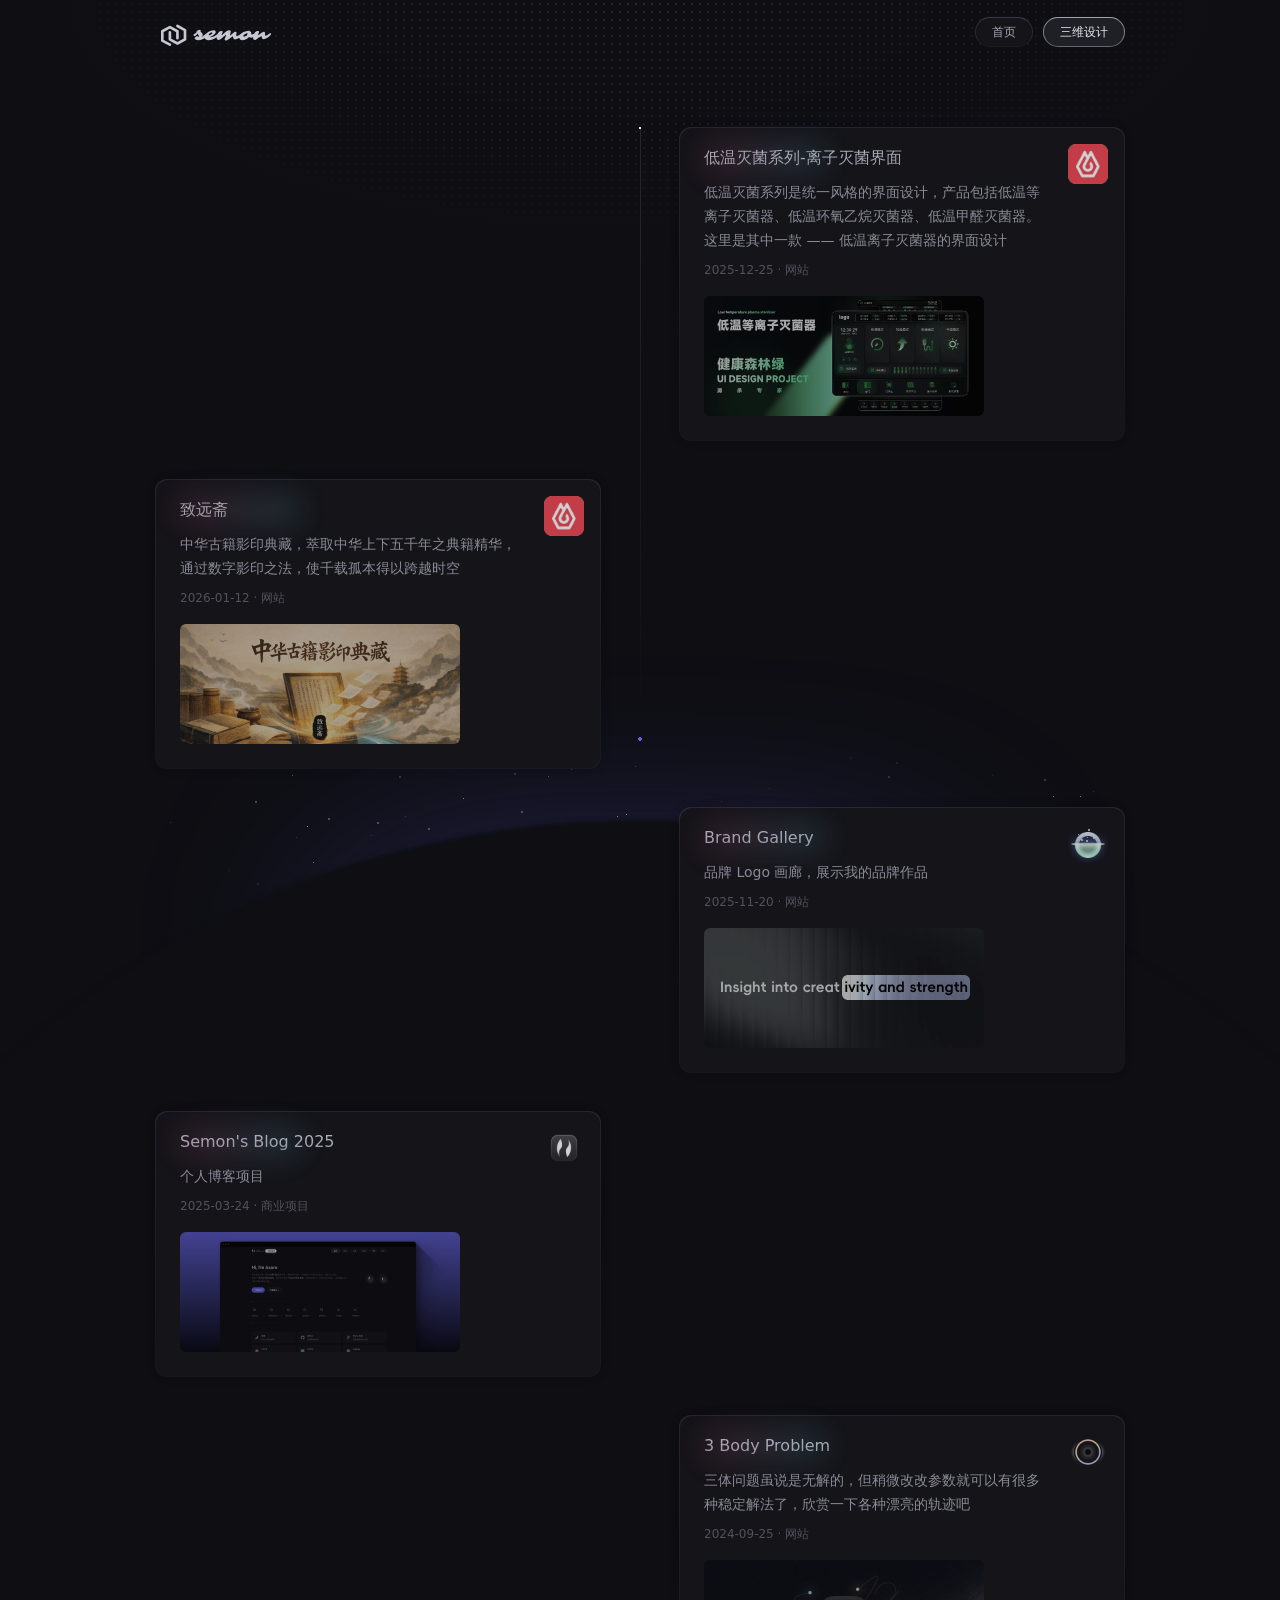
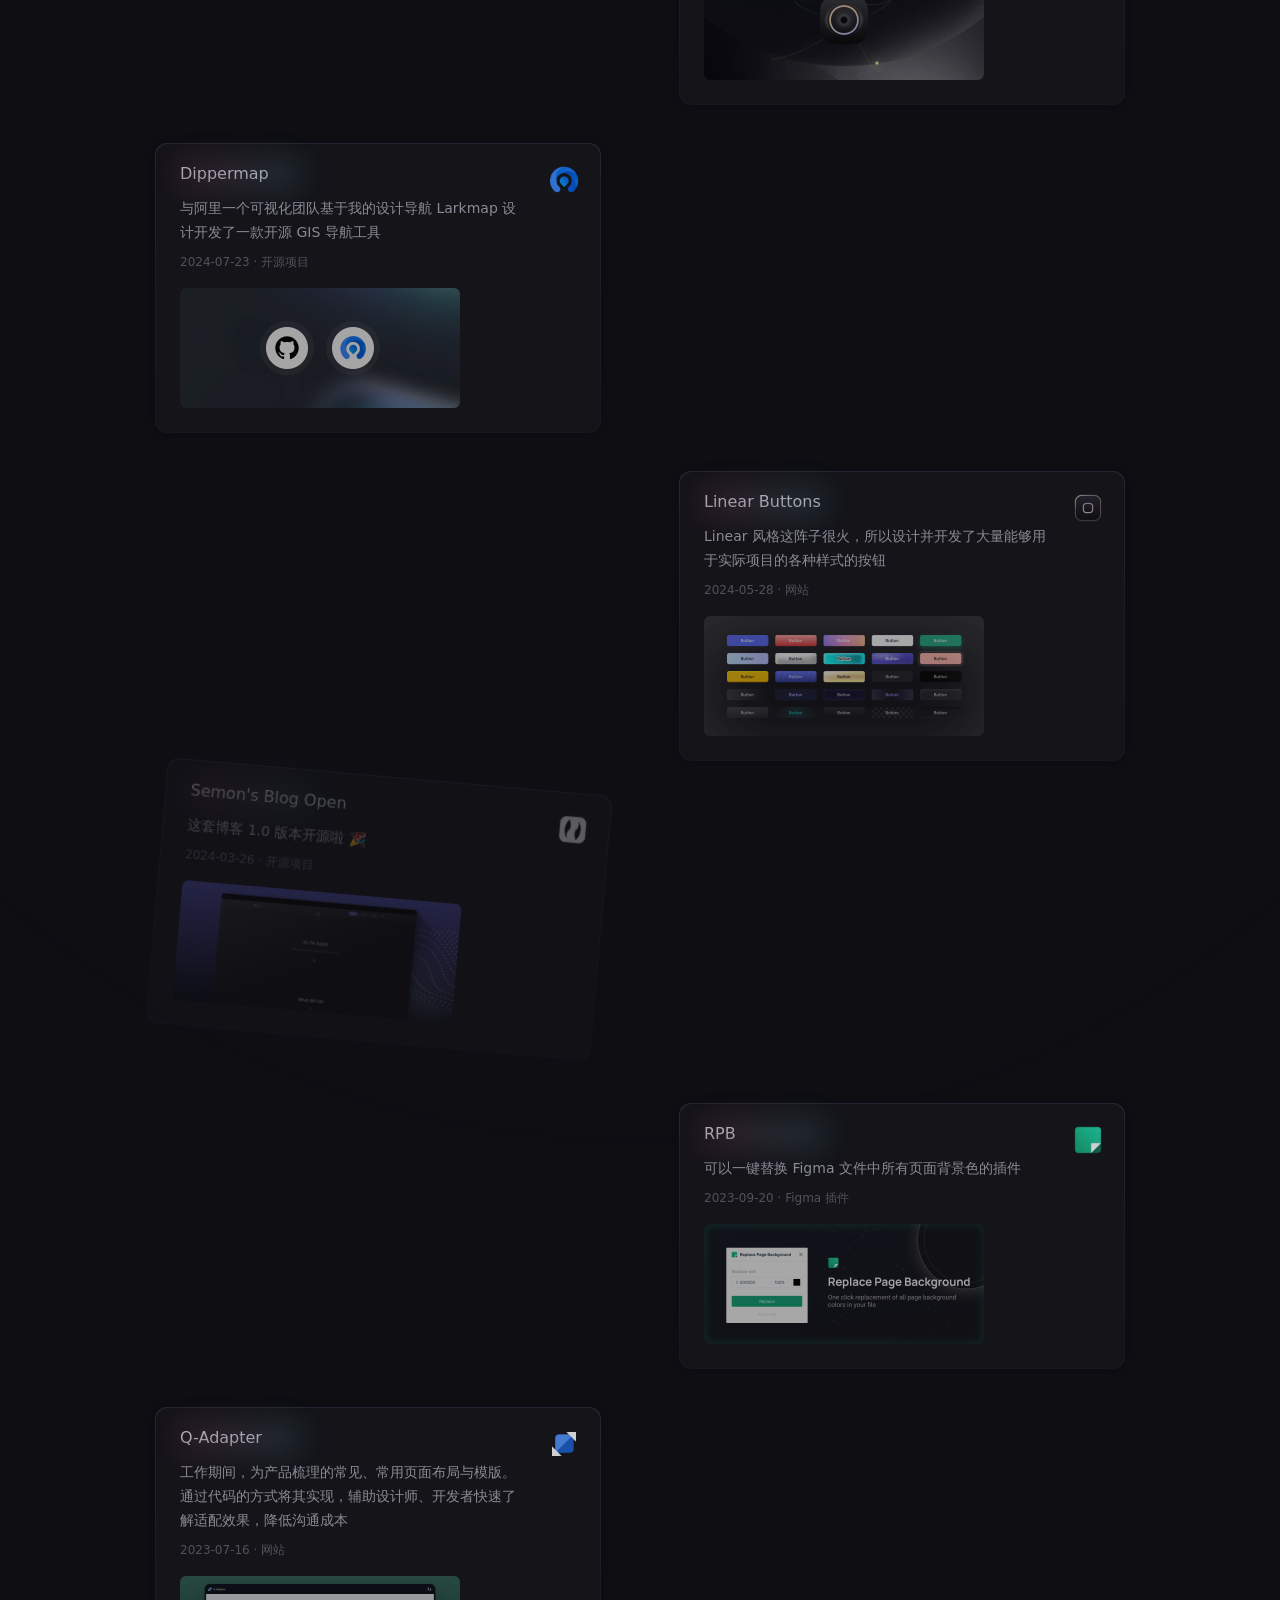
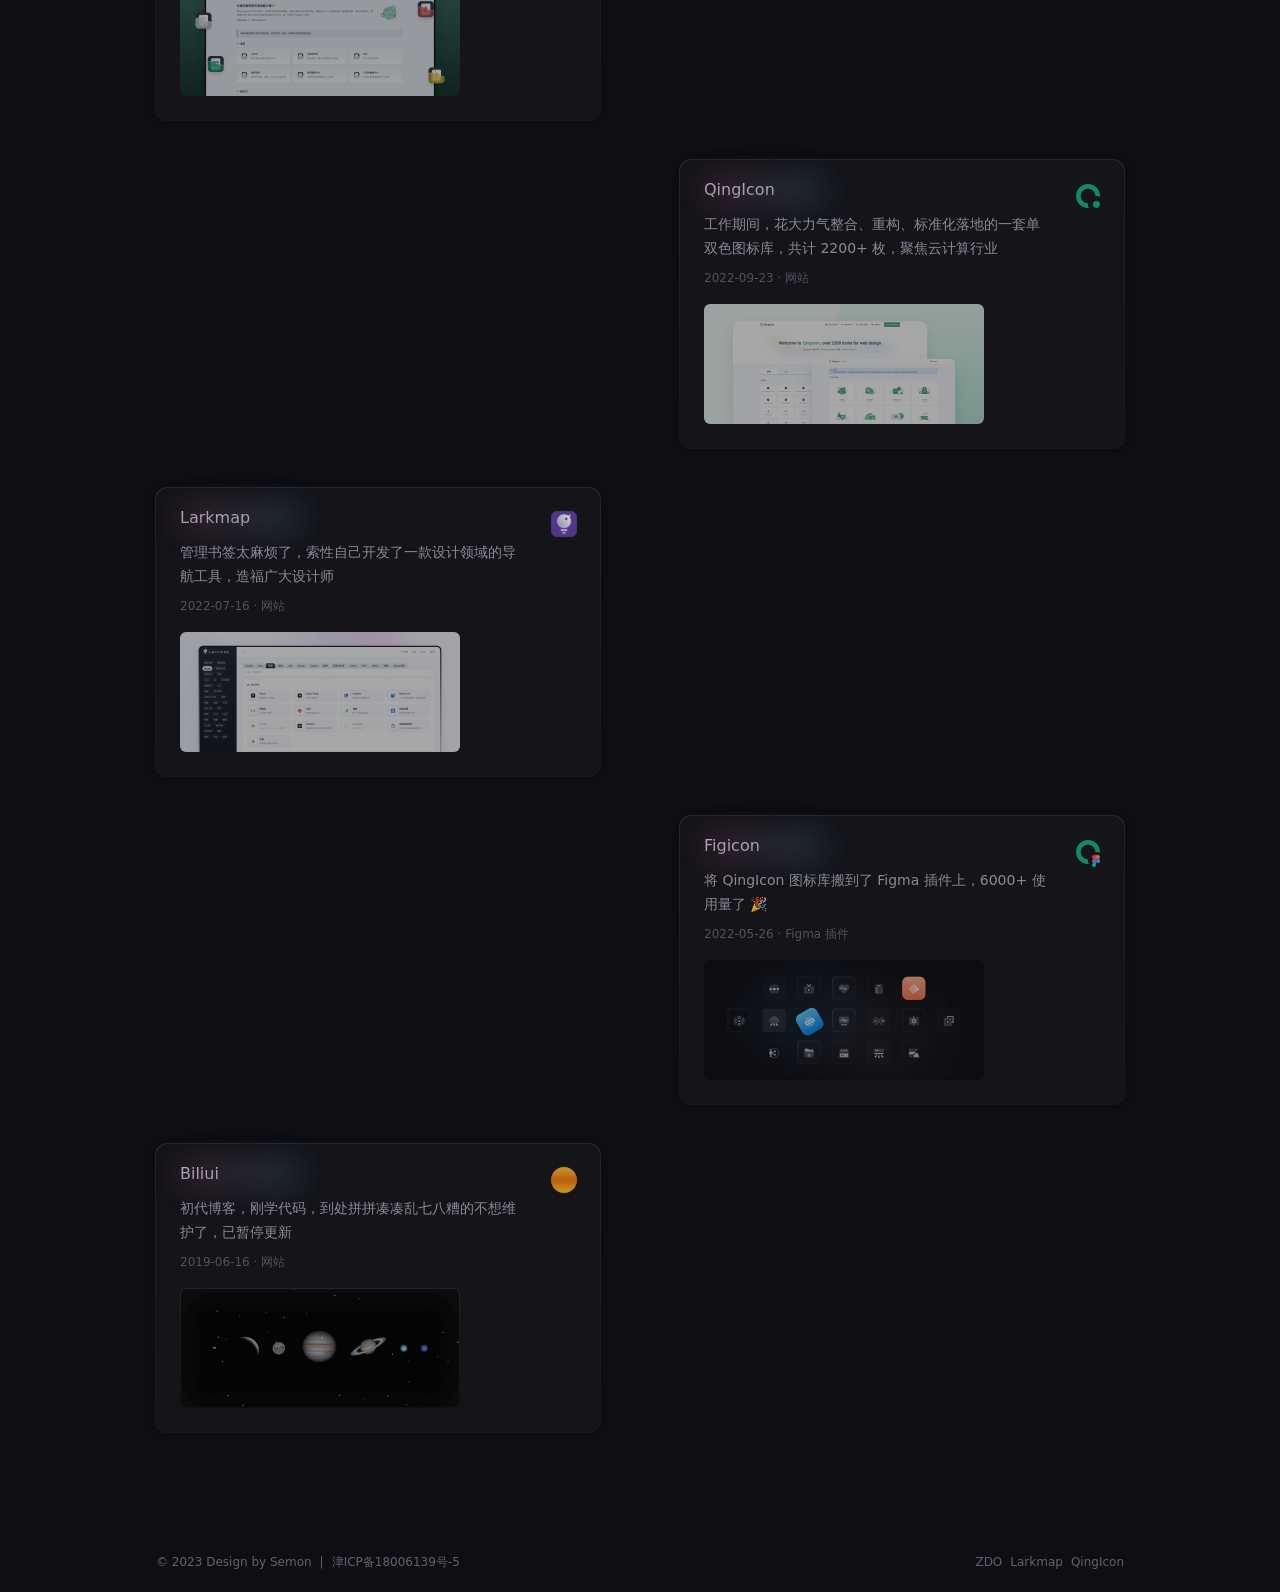
==== commit 799aa177: "1" ====
--- a/3d.html
+++ b/3d.html
@@ -68,18 +68,18 @@
         <div class="tool-list">
             <div class="tool-list-item">
                 <div class="magical item">
-                    <a href="https://pxcool.com/" target="_blank">
-                        <div class="card">
-                            <div class="card-left">
-                                <div class="title">
-                                    <div class="name">PxCool</div>
-                                    <div class="link"> ↗</div>
-                                </div>
-                                <div class="desc">面向非专业人士的图片、文字、颜色处理工具箱</div>
+                    <a href="https://js.design/f/W3TWb3?p=onkmF1ACmW&mode=design" target="_blank">
+                        <div class="card">
+                            <div class="card-left">
+                                <div class="title">
+                                    <div class="name">低温灭菌系列-离子灭菌界面</div>
+                                    <div class="link"> ↗</div>
+                                </div>
+                                <div class="desc">低温灭菌系列是统一风格的界面设计，产品包括低温等离子灭菌器、低温环氧乙烷灭菌器、低温甲醛灭菌器。这里是其中一款 —— 低温离子灭菌器的界面设计</div>
                                 <div class="time">2025-12-25 · 网站</div>
-                                <div class="pic"><img src="./assets/tool/pxcool-pic.png" alt=""></div>
-                            </div>
-                            <div class="logo"><img src="./assets/tool/pxcool.png" alt=""></div>
+                                <div class="pic"><img src="./assets/tool/dlz.png" alt=""></div>
+                            </div>
+                            <div class="logo"><img src="./assets/tool/jishi1.png" alt=""></div>
                         </div>
                     </a>
                 </div>
@@ -97,7 +97,7 @@
                                 <div class="time">2026-01-12 · 网站</div>
                                 <div class="pic"><img src="./assets/tool/zhiyuanzhai-pic.png" alt=""></div>
                             </div>
-                            <div class="logo"><img src="./assets/tool/zhiyuanzhai.png" alt=""></div>
+                            <div class="logo"><img src="./assets/tool/jishi2.png" alt=""></div>
                         </div>
                     </a>
                 </div>
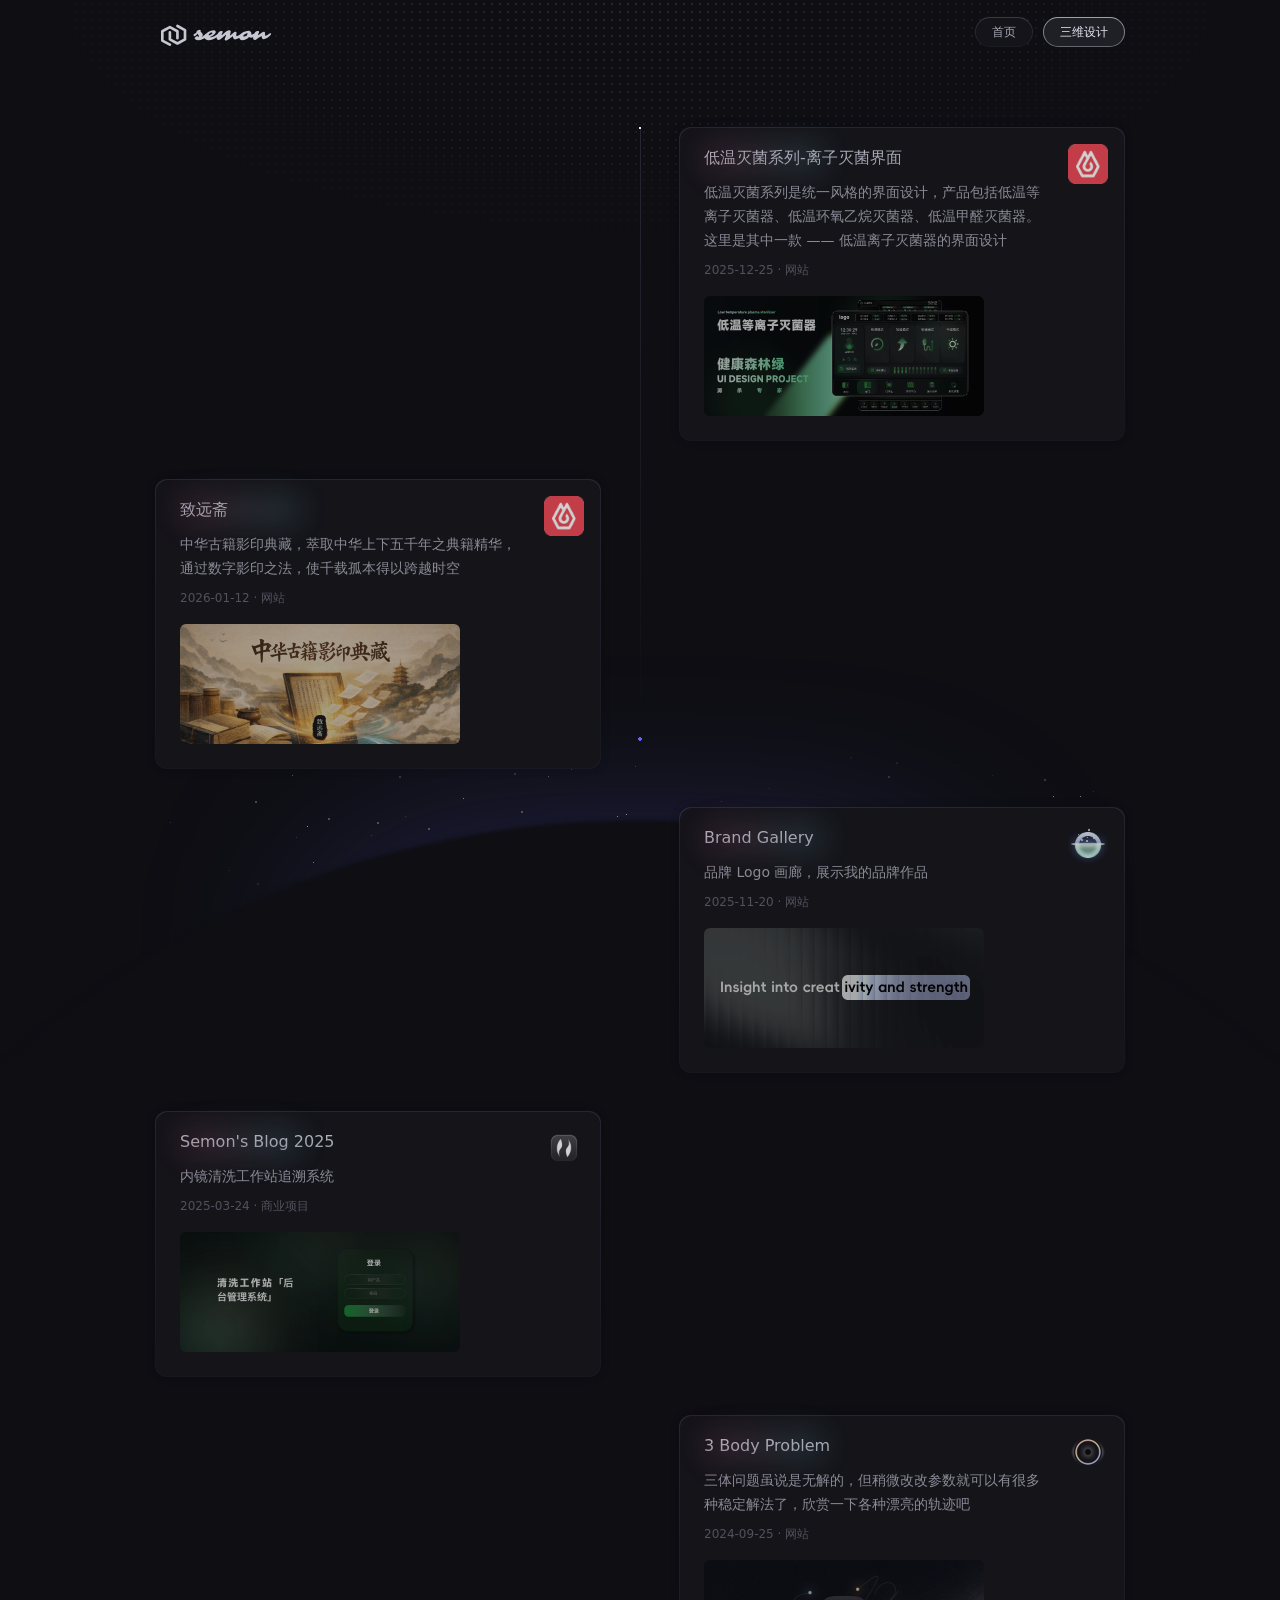
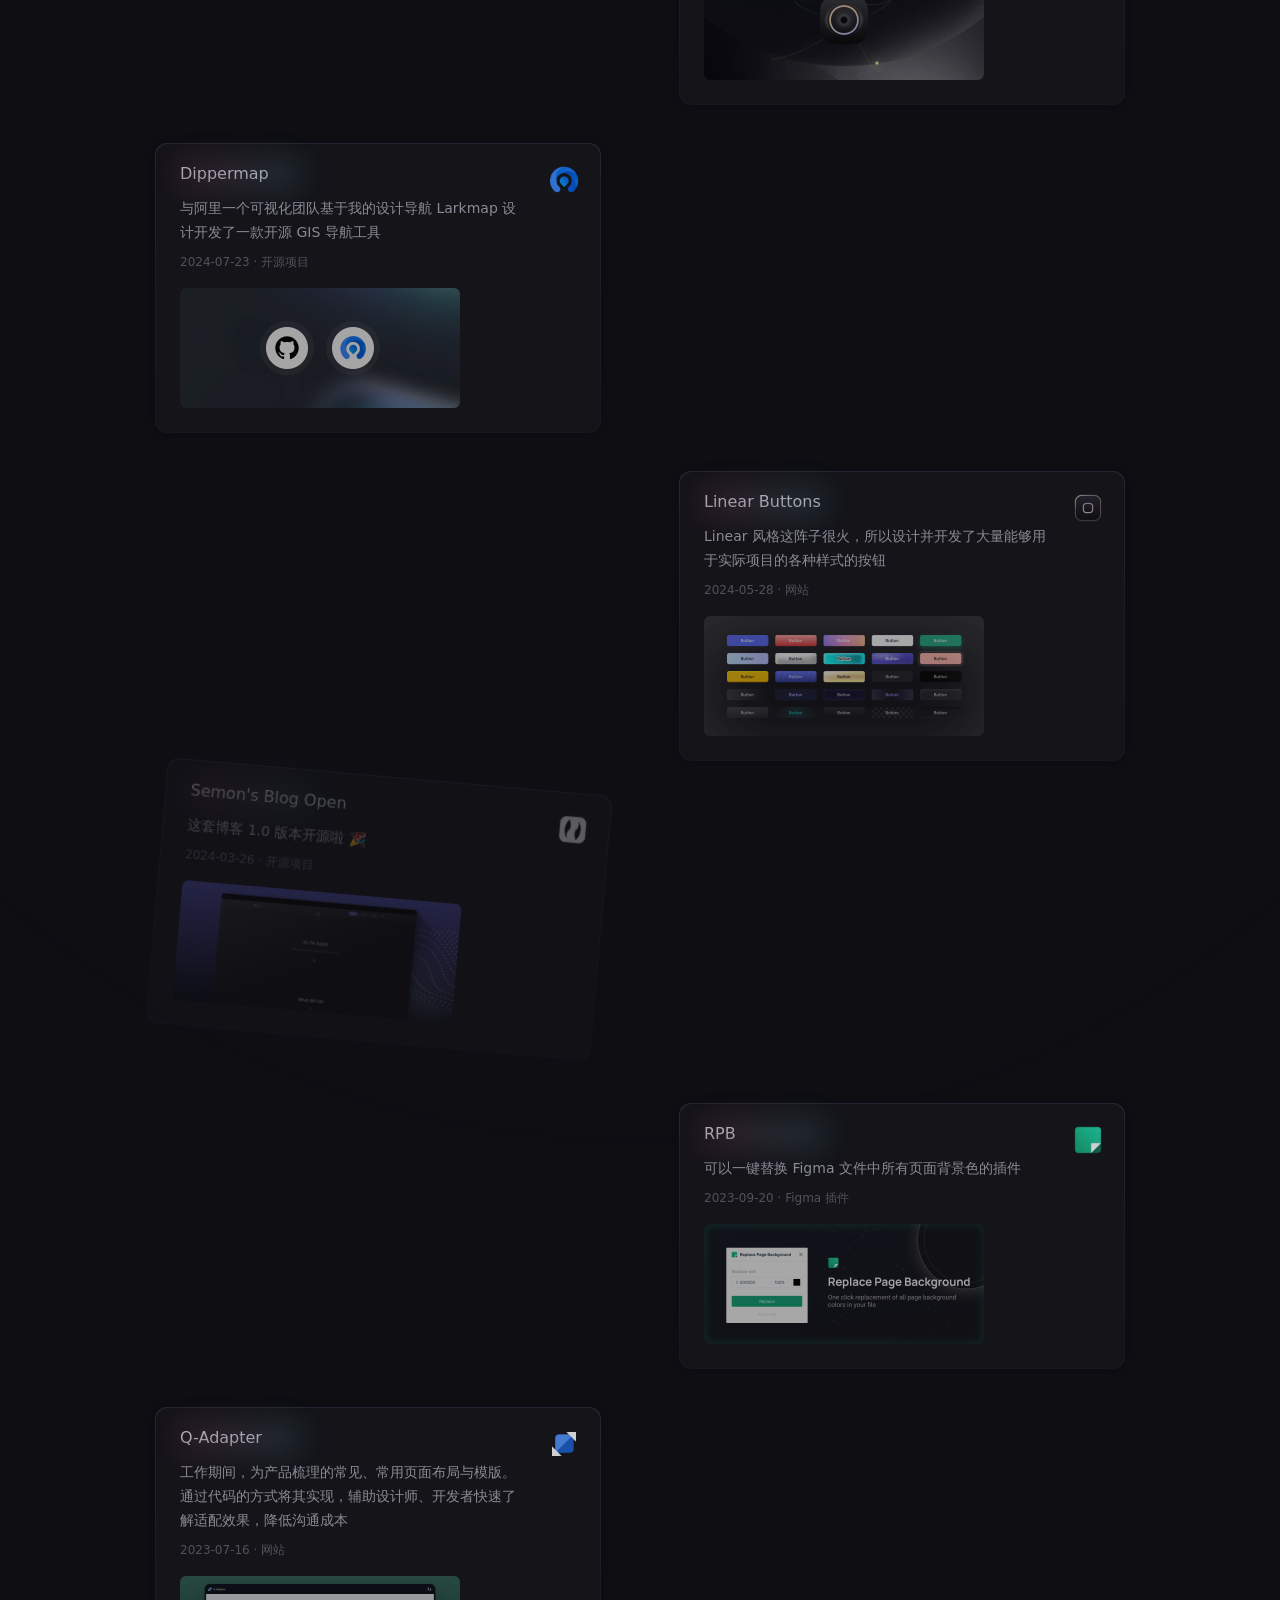
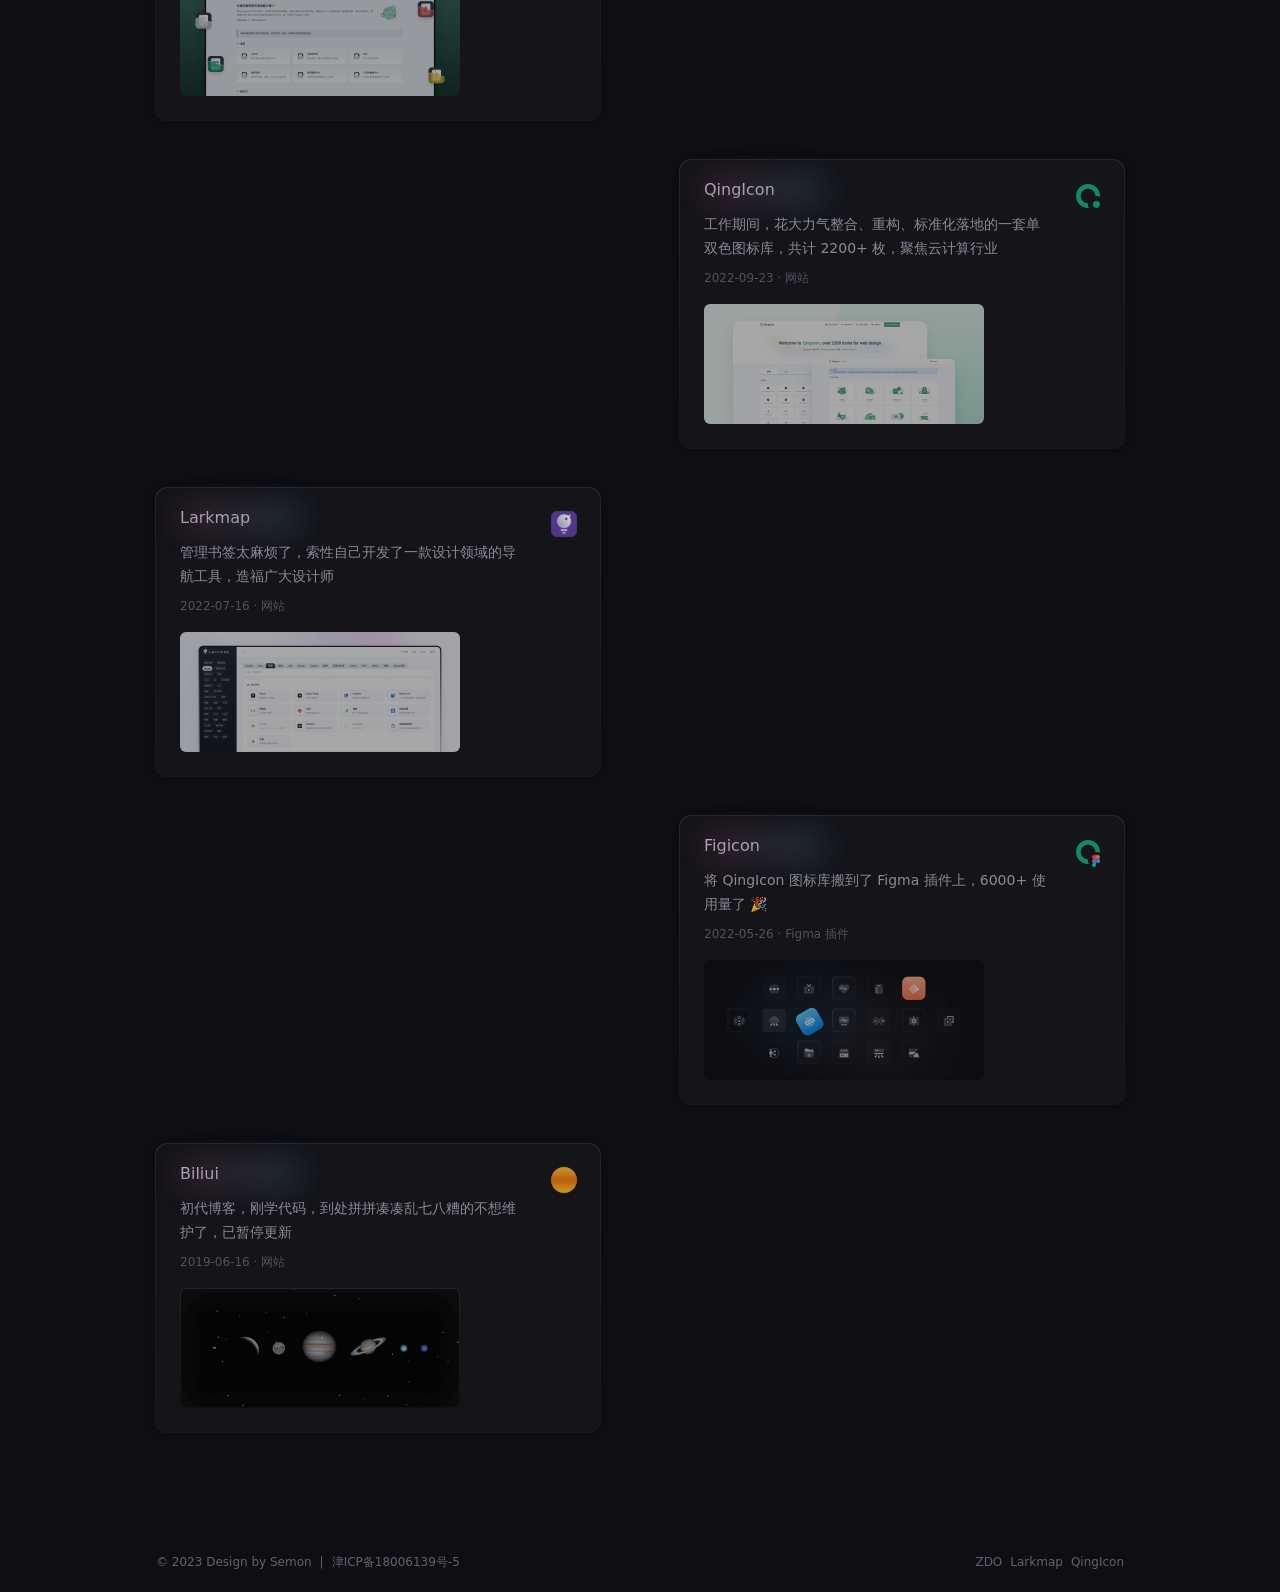
==== commit c228a408: "1" ====
--- a/3d.html
+++ b/3d.html
@@ -129,9 +129,9 @@
                                     <div class="name">Semon's Blog 2025</div>
                                     <div class="link"> ↗</div>
                                 </div>
-                                <div class="desc">个人博客项目</div>
+                                <div class="desc">内镜清洗工作站追溯系统</div>
                                 <div class="time">2025-03-24 · 商业项目</div>
-                                <div class="pic"><img src="./assets/tool/asornopen2025-pic.png" alt=""></div>
+                                <div class="pic"><img src="./assets/tool/zsxt.png" alt=""></div>
                             </div>
                             <div class="logo"><img src="./assets/tool/asorn2025.png" alt=""></div>
                         </div>
